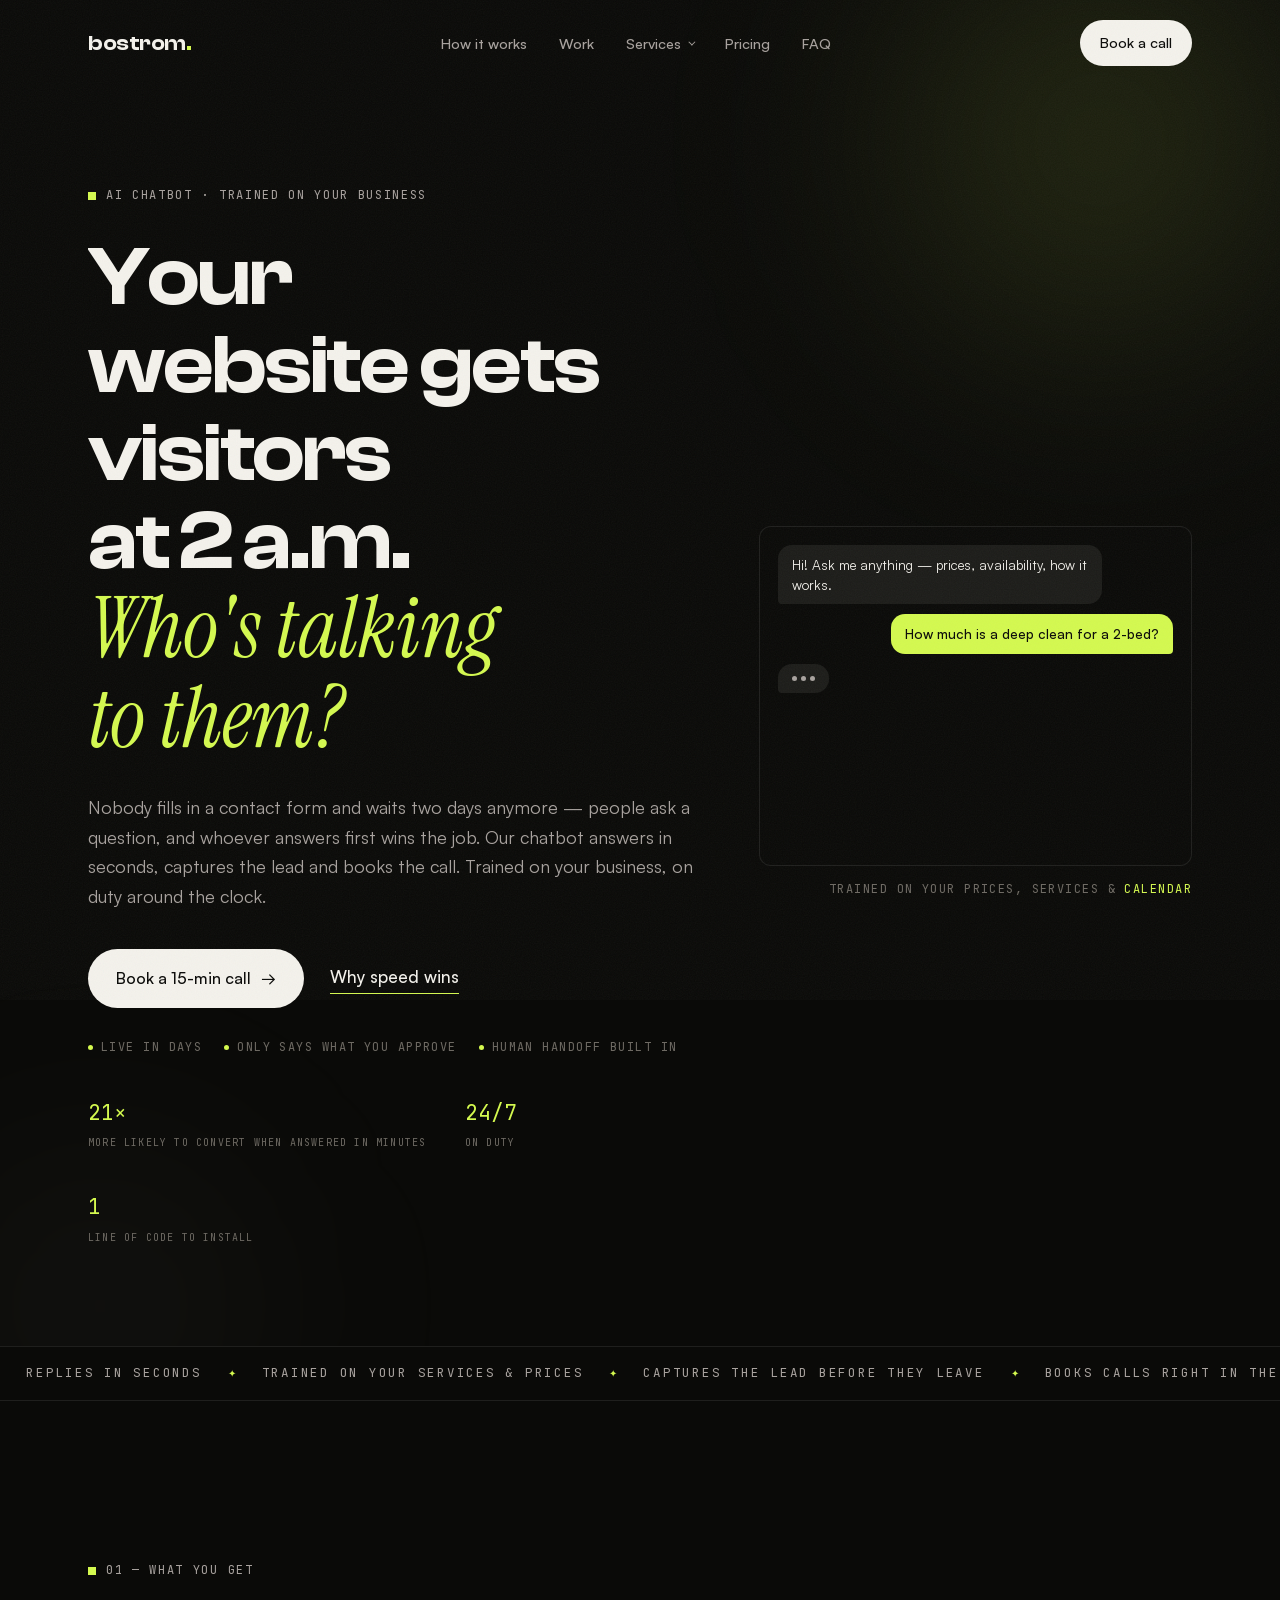
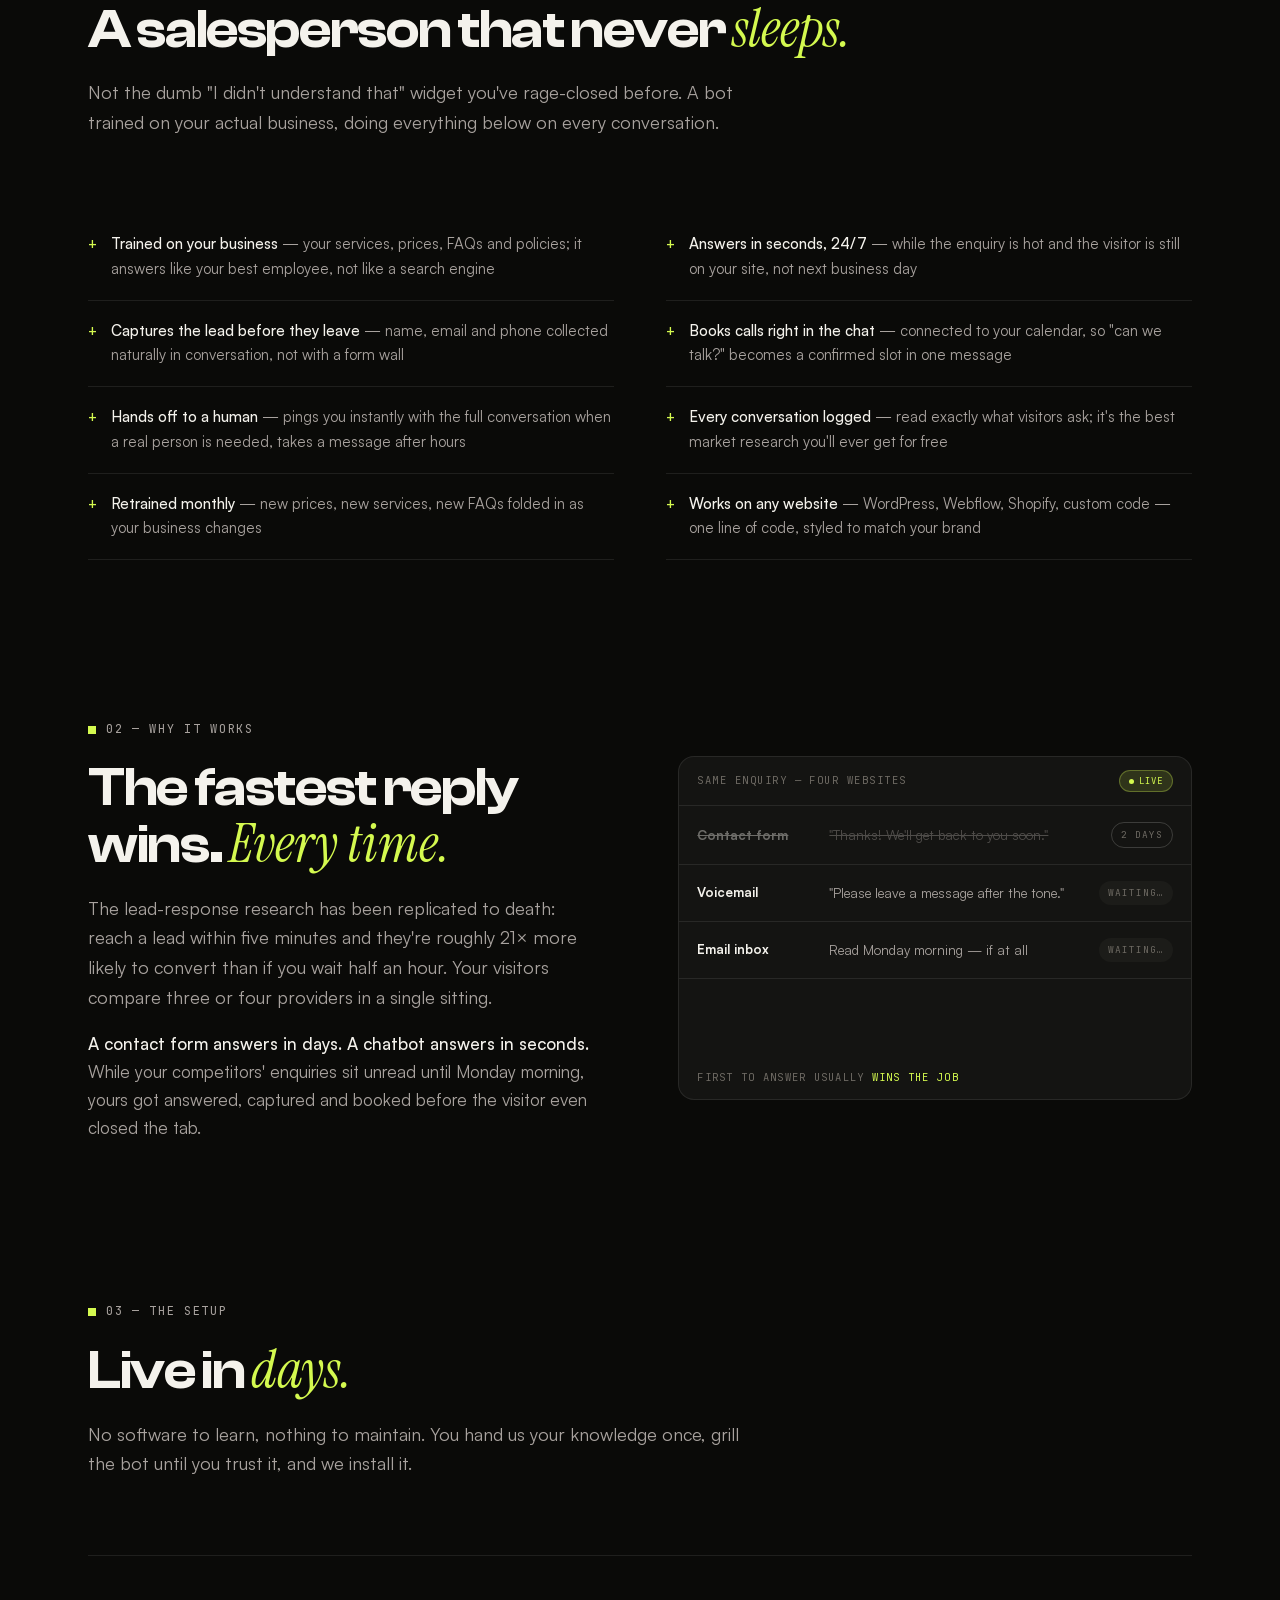
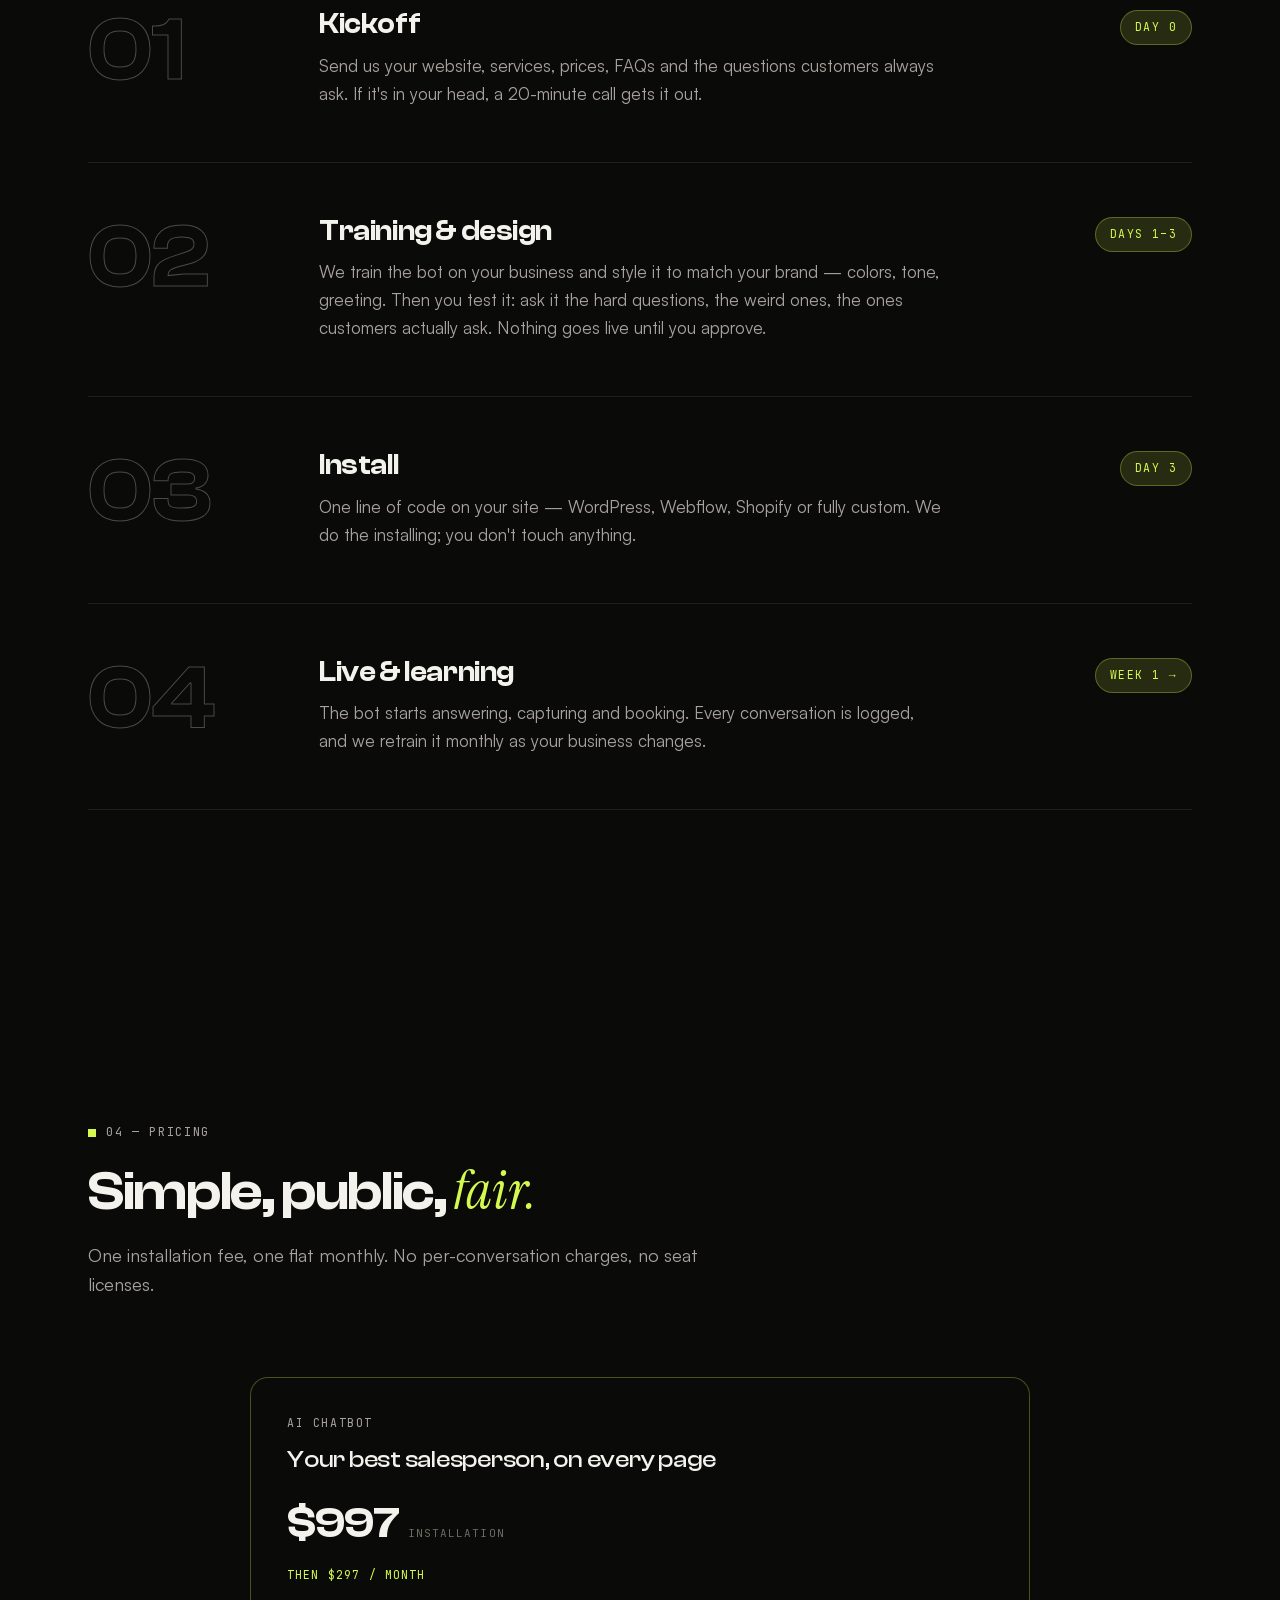
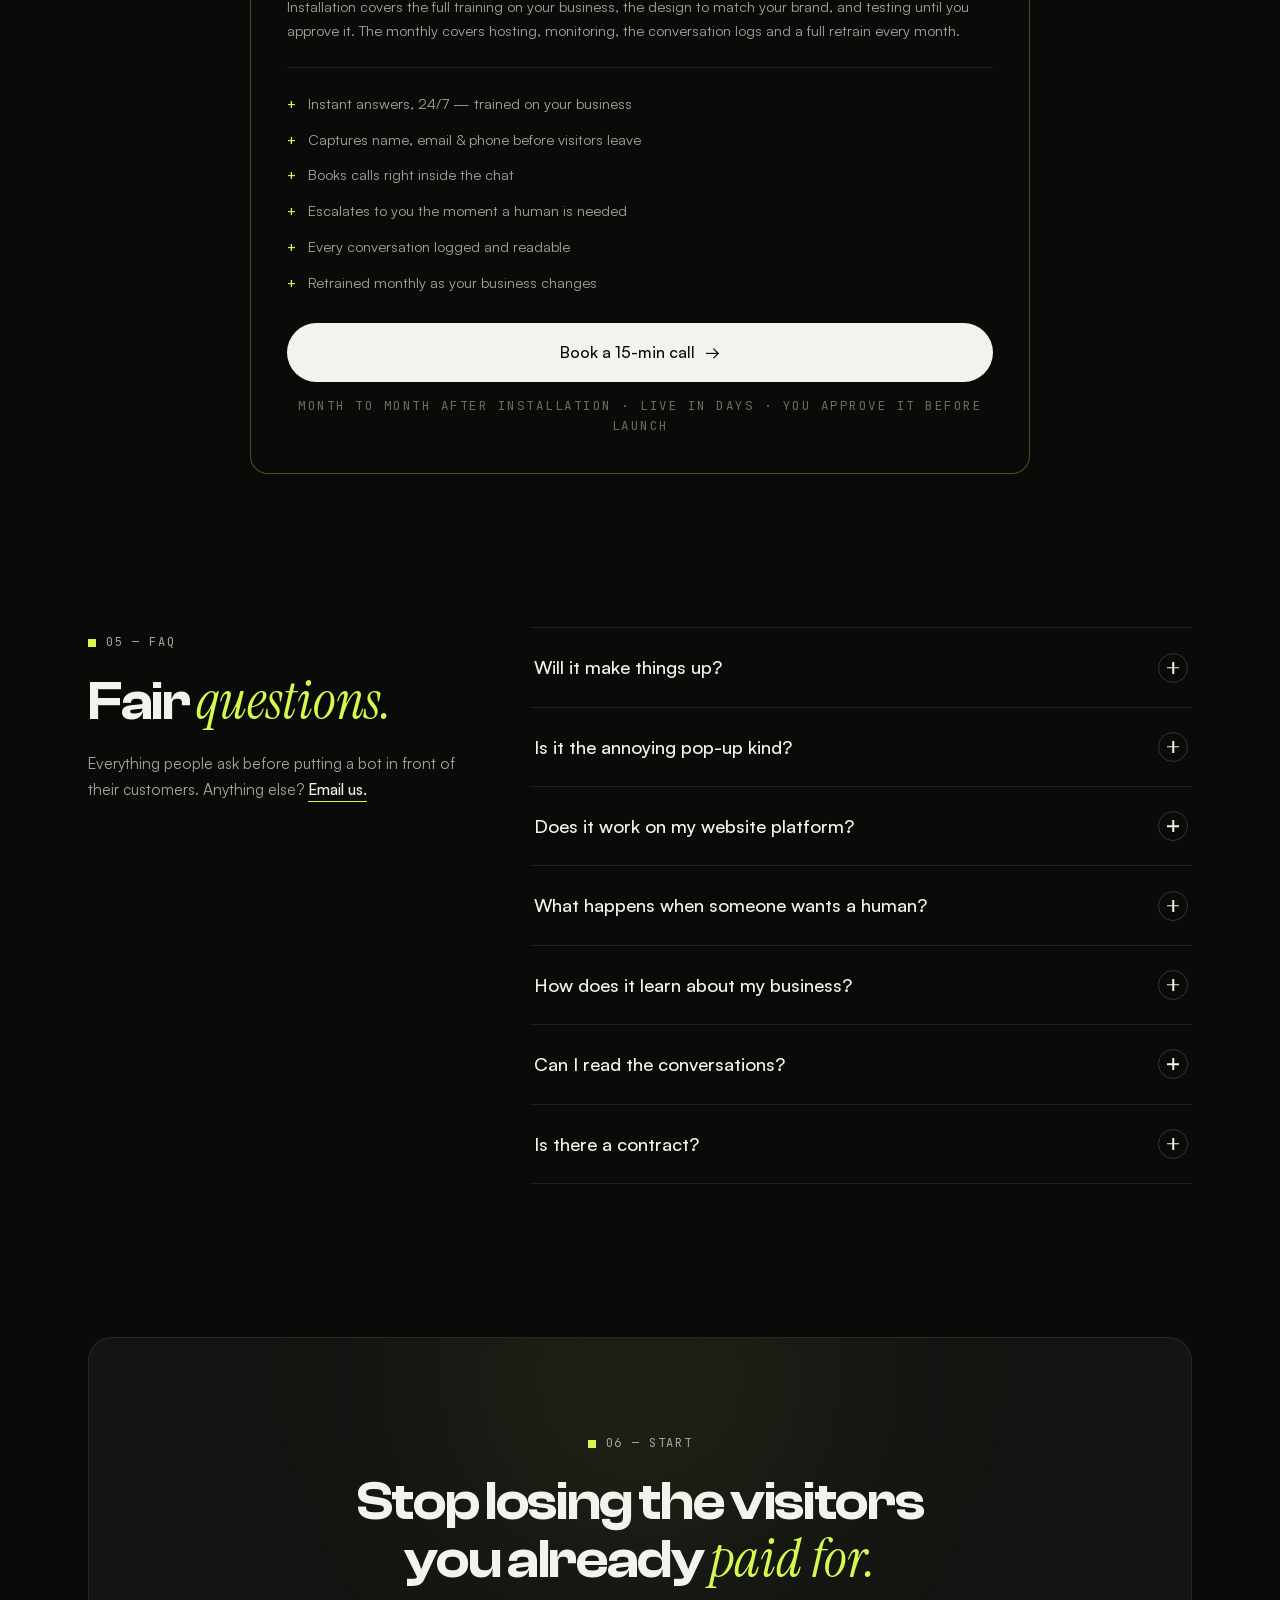
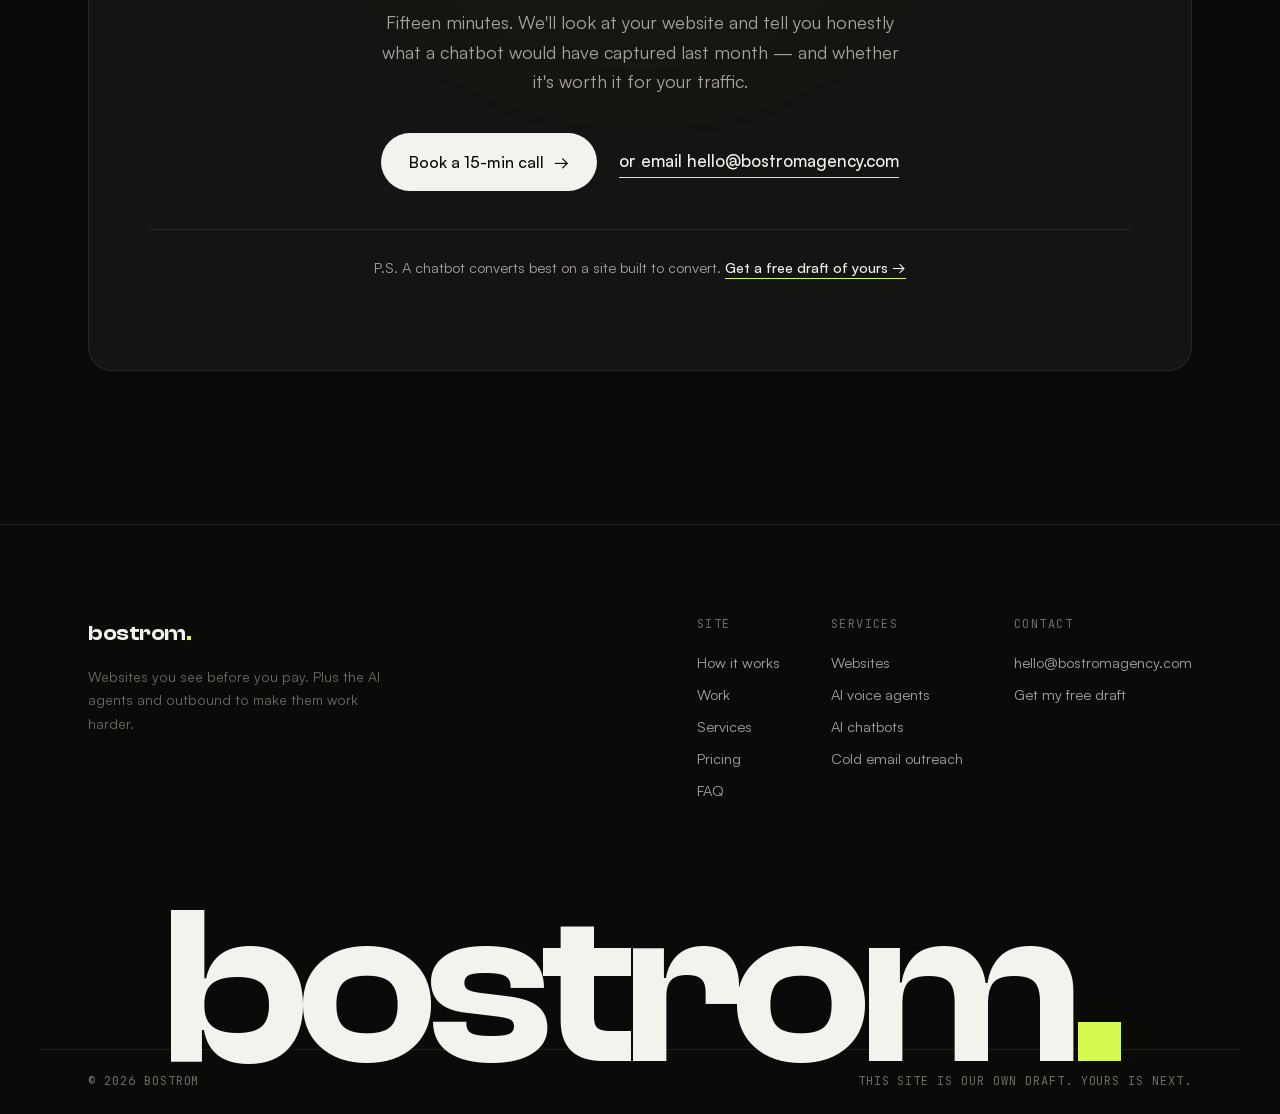
==== chatbots.html @ e9e7b2a8 "Bostrom marketing site: homepage + voice / chatbot / cold-email service pages Static multi-page site" ====
<!DOCTYPE html>
<html lang="en">
<head>
<meta charset="UTF-8">
<meta name="viewport" content="width=device-width, initial-scale=1.0">
<title>AI Chatbots — Turn visitors into booked calls | Bostrom</title>
<meta name="description" content="An AI chatbot trained on your business that answers visitors in seconds, captures the lead and books the call — 24/7, on any website. $997 installation, then $297/mo.">
<meta property="og:title" content="AI Chatbots — Turn visitors into booked calls | Bostrom">
<meta property="og:description" content="Your website gets visitors at 2 a.m. Who's talking to them?">
<meta property="og:type" content="website">
<link rel="icon" href="data:image/svg+xml,%3Csvg xmlns='http://www.w3.org/2000/svg' viewBox='0 0 64 64'%3E%3Crect width='64' height='64' rx='14' fill='%23D4F94F'/%3E%3Ctext x='32' y='46' font-family='Georgia,serif' font-style='italic' font-size='42' text-anchor='middle' fill='%230A0A08'%3Eb%3C/text%3E%3C/svg%3E">
<link rel="stylesheet" href="styles.css">
</head>
<body>
<a class="skip" href="#main">Skip to content</a>
<div id="nav-sentinel"></div>
<div class="grain" aria-hidden="true"></div>

<header class="nav" id="nav">
  <div class="container">
    <a class="wordmark" href="index.html">bostrom<i>.</i></a>
    <nav aria-label="Primary">
      <ul class="nav-links">
        <li><a href="index.html#process">How it works</a></li>
        <li><a href="index.html#work">Work</a></li>
        <li class="has-drop">
          <a href="index.html#services" aria-haspopup="true">Services</a>
          <div class="drop">
            <div class="drop-inner">
              <a href="index.html#pricing">Websites <span class="dm">from $997</span></a>
              <a href="voice-agents.html">AI voice agents <span class="dm">$1,997</span></a>
              <a href="chatbots.html" aria-current="page">AI chatbots <span class="dm">you're here</span></a>
              <a href="cold-email.html">Cold email outreach <span class="dm">from $3,490</span></a>
            </div>
          </div>
        </li>
        <li><a href="#pricing">Pricing</a></li>
        <li><a href="#faq">FAQ</a></li>
      </ul>
    </nav>
    <div style="display:flex;align-items:center;gap:10px">
      <a class="btn js-book" href="#book">Book a call</a>
      <button class="nav-toggle" id="nav-toggle" aria-label="Menu" aria-expanded="false"><span></span><span></span><span></span></button>
    </div>
  </div>
</header>
<div class="mobile-menu" id="mobile-menu">
  <span class="mono">Menu</span>
  <a href="index.html">Home</a>
  <a href="voice-agents.html">AI voice agents</a>
  <a href="cold-email.html">Cold email</a>
  <a href="#pricing">Pricing</a>
  <a href="#faq">FAQ</a>
  <a href="#book" style="color:var(--lime)">Book a call</a>
</div>

<main id="main">

<!-- ================= HERO ================= -->
<section class="hero ce-hero" id="top">
  <div class="aurora aurora-1" aria-hidden="true"></div>
  <div class="aurora aurora-2" aria-hidden="true"></div>
  <div class="container hero-grid">
    <div>
      <span class="eyebrow fade-up" data-scramble>AI Chatbot · Trained on your business</span>
      <h1>
        <span class="line"><span class="line-in">Your website gets</span></span>
        <span class="line"><span class="line-in">visitors at 2 a.m.</span></span>
        <span class="line"><span class="line-in"><span class="serif-a">Who's talking to them?</span></span></span>
      </h1>
      <p class="lead fade-up d1">Nobody fills in a contact form and waits two days anymore — people ask a question, and whoever answers first wins the job. Our chatbot answers in seconds, captures the lead and books the call. Trained on your business, on duty around the clock.</p>
      <div class="hero-cta fade-up d2">
        <a class="btn js-book" href="#book">Book a 15-min call <span class="arr">→</span></a>
        <a class="link-u" href="#speed">Why speed wins</a>
      </div>
      <div class="hero-micro mono fade-up d3">
        <span>Live in days</span>
        <span>Only says what you approve</span>
        <span>Human handoff built in</span>
      </div>
      <div class="stat-row fade-up d3">
        <div class="stat"><b><span data-count="21">0</span>×</b><span class="sl">More likely to convert when answered in minutes</span></div>
        <div class="stat"><b>24/7</b><span class="sl">On duty</span></div>
        <div class="stat"><b>1</b><span class="sl">Line of code to install</span></div>
      </div>
    </div>
    <div class="ce-visual fade-up d2">
      <div class="chat-demo" id="chat-demo" style="min-height:340px" aria-hidden="true"></div>
      <p class="ce-caption mono">Trained on your prices, services &amp; <b>calendar</b></p>
    </div>
  </div>
</section>

<!-- ================= TICKER ================= -->
<div class="ticker" aria-hidden="true">
  <div class="ticker-track">
    <div>
      <span>Replies in seconds</span><em>✦</em>
      <span>Trained on your services &amp; prices</span><em>✦</em>
      <span>Captures the lead before they leave</span><em>✦</em>
      <span>Books calls right in the chat</span><em>✦</em>
      <span>Escalates to a human when needed</span><em>✦</em>
      <span>Retrained monthly</span><em>✦</em>
      <span>One line of code — any website</span><em>✦</em>
    </div>
    <div>
      <span>Replies in seconds</span><em>✦</em>
      <span>Trained on your services &amp; prices</span><em>✦</em>
      <span>Captures the lead before they leave</span><em>✦</em>
      <span>Books calls right in the chat</span><em>✦</em>
      <span>Escalates to a human when needed</span><em>✦</em>
      <span>Retrained monthly</span><em>✦</em>
      <span>One line of code — any website</span><em>✦</em>
    </div>
  </div>
</div>

<!-- ================= INCLUDED ================= -->
<section class="sect" id="included">
  <div class="container">
    <div class="sect-head" data-reveal>
      <span class="eyebrow">01 — What you get</span>
      <h2>A salesperson that never <span class="serif-a">sleeps.</span></h2>
      <p class="lead">Not the dumb "I didn't understand that" widget you've rage-closed before. A bot trained on your actual business, doing everything below on every conversation.</p>
    </div>
    <ul class="inc-grid" data-reveal>
      <li><span><b>Trained on your business</b> — your services, prices, FAQs and policies; it answers like your best employee, not like a search engine</span></li>
      <li><span><b>Answers in seconds, 24/7</b> — while the enquiry is hot and the visitor is still on your site, not next business day</span></li>
      <li><span><b>Captures the lead before they leave</b> — name, email and phone collected naturally in conversation, not with a form wall</span></li>
      <li><span><b>Books calls right in the chat</b> — connected to your calendar, so "can we talk?" becomes a confirmed slot in one message</span></li>
      <li><span><b>Hands off to a human</b> — pings you instantly with the full conversation when a real person is needed, takes a message after hours</span></li>
      <li><span><b>Every conversation logged</b> — read exactly what visitors ask; it's the best market research you'll ever get for free</span></li>
      <li><span><b>Retrained monthly</b> — new prices, new services, new FAQs folded in as your business changes</span></li>
      <li><span><b>Works on any website</b> — WordPress, Webflow, Shopify, custom code — one line of code, styled to match your brand</span></li>
    </ul>
  </div>
</section>

<!-- ================= SPEED ================= -->
<section class="sect" id="speed" style="padding-top:0">
  <div class="container split">
    <div data-reveal>
      <span class="eyebrow">02 — Why it works</span>
      <h2>The fastest reply wins. <span class="serif-a">Every time.</span></h2>
      <p class="lead">The lead-response research has been replicated to death: reach a lead within five minutes and they're roughly 21× more likely to convert than if you wait half an hour. Your visitors compare three or four providers in a single sitting.</p>
      <p class="more"><b>A contact form answers in days. A chatbot answers in seconds.</b> While your competitors' enquiries sit unread until Monday morning, yours got answered, captured and booked before the visitor even closed the tab.</p>
    </div>
    <div class="score-card" data-reveal>
      <div class="score-head"><b>Same enquiry — four websites</b><span class="live-chip"><i></i>Live</span></div>
      <div id="score-rows">
        <div class="score-row" data-verdict="rej" data-label="2 days"><span class="who">Contact form</span><span class="why">"Thanks! We'll get back to you soon."</span><span class="tag">Waiting…</span></div>
        <div class="score-row" data-verdict="rej" data-label="Never"><span class="who">Voicemail</span><span class="why">"Please leave a message after the tone."</span><span class="tag">Waiting…</span></div>
        <div class="score-row" data-verdict="warm" data-label="Next day"><span class="who">Email inbox</span><span class="why">Read Monday morning — if at all</span><span class="tag">Waiting…</span></div>
        <div class="score-row" data-verdict="hot" data-label="8 seconds"><span class="who">Your chatbot</span><span class="why">Answered, captured the lead, booked the call</span><span class="tag">Waiting…</span></div>
      </div>
      <div class="score-foot">First to answer usually <b>wins the job</b></div>
    </div>
  </div>
</section>

<!-- ================= PROCESS ================= -->
<section class="sect" id="process" style="padding-top:0">
  <div class="container">
    <div class="sect-head" data-reveal>
      <span class="eyebrow">03 — The setup</span>
      <h2>Live in <span class="serif-a">days.</span></h2>
      <p class="lead">No software to learn, nothing to maintain. You hand us your knowledge once, grill the bot until you trust it, and we install it.</p>
    </div>
    <div class="steps">
      <div class="step" data-reveal>
        <span class="step-num">01</span>
        <div>
          <h3>Kickoff</h3>
          <p>Send us your website, services, prices, FAQs and the questions customers always ask. If it's in your head, a 20-minute call gets it out.</p>
        </div>
        <span class="chip">Day 0</span>
      </div>
      <div class="step" data-reveal>
        <span class="step-num">02</span>
        <div>
          <h3>Training &amp; design</h3>
          <p>We train the bot on your business and style it to match your brand — colors, tone, greeting. Then you test it: ask it the hard questions, the weird ones, the ones customers actually ask. Nothing goes live until you approve.</p>
        </div>
        <span class="chip">Days 1–3</span>
      </div>
      <div class="step" data-reveal>
        <span class="step-num">03</span>
        <div>
          <h3>Install</h3>
          <p>One line of code on your site — WordPress, Webflow, Shopify or fully custom. We do the installing; you don't touch anything.</p>
        </div>
        <span class="chip">Day 3</span>
      </div>
      <div class="step" data-reveal>
        <span class="step-num">04</span>
        <div>
          <h3>Live &amp; learning</h3>
          <p>The bot starts answering, capturing and booking. Every conversation is logged, and we retrain it monthly as your business changes.</p>
        </div>
        <span class="chip">Week 1 →</span>
      </div>
    </div>
  </div>
</section>

<!-- ================= PRICING ================= -->
<section class="sect" id="pricing">
  <div class="container">
    <div class="sect-head" data-reveal>
      <span class="eyebrow">04 — Pricing</span>
      <h2>Simple, public, <span class="serif-a">fair.</span></h2>
      <p class="lead">One installation fee, one flat monthly. No per-conversation charges, no seat licenses.</p>
    </div>
    <div class="price-card ce-price" data-reveal>
      <span class="t">AI Chatbot</span>
      <h3>Your best salesperson, on every page</h3>
      <div class="amt"><b>$997</b><span>installation</span></div>
      <div class="amt-mo mono">then $297 / month</div>
      <p>Installation covers the full training on your business, the design to match your brand, and testing until you approve it. The monthly covers hosting, monitoring, the conversation logs and a full retrain every month.</p>
      <ul class="feat">
        <li>Instant answers, 24/7 — trained on your business</li>
        <li>Captures name, email &amp; phone before visitors leave</li>
        <li>Books calls right inside the chat</li>
        <li>Escalates to you the moment a human is needed</li>
        <li>Every conversation logged and readable</li>
        <li>Retrained monthly as your business changes</li>
      </ul>
      <a class="btn js-book" href="#book">Book a 15-min call <span class="arr">→</span></a>
      <p class="pn mono">Month to month after installation · Live in days · You approve it before launch</p>
    </div>
  </div>
</section>

<!-- ================= FAQ ================= -->
<section class="sect" id="faq" style="padding-top:0">
  <div class="container">
    <div class="faq-grid">
    <div class="sect-head" data-reveal>
      <span class="eyebrow">05 — FAQ</span>
      <h2>Fair <span class="serif-a">questions.</span></h2>
      <p class="lead">Everything people ask before putting a bot in front of their customers. Anything else? <a class="link-u" href="mailto:hello@bostromagency.com">Email us.</a></p>
    </div>
    <div class="faq-list" data-reveal>
      <div class="faq-item">
        <button class="faq-q" aria-expanded="false"><span>Will it make things up?</span><span class="ic" aria-hidden="true"></span></button>
        <div class="faq-a"><p>No. It answers only from the knowledge base you approved — your services, your prices, your policies. If it doesn't know something, it says so, captures the visitor's details and hands the conversation to you. It never invents a price or makes a promise you didn't write.</p></div>
      </div>
      <div class="faq-item">
        <button class="faq-q" aria-expanded="false"><span>Is it the annoying pop-up kind?</span><span class="ic" aria-hidden="true"></span></button>
        <div class="faq-a"><p>No. It's a quiet launcher in the corner that opens when the visitor wants it — no auto-popping over the content, no fake "Sandra is typing…" theatrics. How proactive it is (a gentle nudge after 30 seconds, or fully silent) is entirely your call.</p></div>
      </div>
      <div class="faq-item">
        <button class="faq-q" aria-expanded="false"><span>Does it work on my website platform?</span><span class="ic" aria-hidden="true"></span></button>
        <div class="faq-a"><p>Any website: WordPress, Webflow, Shopify, Squarespace, Wix or fully custom code. It's one line of code, and we install it for you. If we built your site, it's already a ten-minute job.</p></div>
      </div>
      <div class="faq-item">
        <button class="faq-q" aria-expanded="false"><span>What happens when someone wants a human?</span><span class="ic" aria-hidden="true"></span></button>
        <div class="faq-a"><p>The bot hands off: during your hours it pings you instantly — by email or text — with the full conversation and the visitor's details. After hours it takes a message, books a callback slot, and you pick it up in the morning with all the context.</p></div>
      </div>
      <div class="faq-item">
        <button class="faq-q" aria-expanded="false"><span>How does it learn about my business?</span><span class="ic" aria-hidden="true"></span></button>
        <div class="faq-a"><p>You give us your website, services, prices and FAQs — or just a 20-minute call. We train it, then you test it yourself before launch: ask it anything a customer would. It only goes live when you're happy, and we retrain it monthly.</p></div>
      </div>
      <div class="faq-item">
        <button class="faq-q" aria-expanded="false"><span>Can I read the conversations?</span><span class="ic" aria-hidden="true"></span></button>
        <div class="faq-a"><p>Every single one. And you should — what visitors ask the bot is the most honest market research you'll ever get: the objections, the price questions, the services people want that you don't advertise yet.</p></div>
      </div>
      <div class="faq-item">
        <button class="faq-q" aria-expanded="false"><span>Is there a contract?</span><span class="ic" aria-hidden="true"></span></button>
        <div class="faq-a"><p>Month to month after installation. If it isn't visibly capturing leads and booking calls, cancel — removing it is the same one line of code.</p></div>
      </div>
    </div>
    </div>
  </div>
</section>

<!-- ================= BOOK ================= -->
<section class="sect" id="book" style="padding-top:0">
  <div class="container">
    <div class="ce-cta-panel" data-reveal>
      <div class="aurora" aria-hidden="true"></div>
      <span class="eyebrow" style="position:relative">06 — Start</span>
      <h2 style="position:relative">Stop losing the visitors you already <span class="serif-a">paid for.</span></h2>
      <p class="lead">Fifteen minutes. We'll look at your website and tell you honestly what a chatbot would have captured last month — and whether it's worth it for your traffic.</p>
      <div class="ce-cta-actions">
        <a class="btn js-book" href="#book">Book a 15-min call <span class="arr">→</span></a>
        <a class="link-u" href="mailto:hello@bostromagency.com">or email hello@bostromagency.com</a>
      </div>
      <p class="ce-ps">P.S. A chatbot converts best on a site built to convert. <a class="link-u" href="index.html#start">Get a free draft of yours →</a></p>
    </div>
  </div>
</section>
</main>

<!-- ================= FOOTER ================= -->
<footer>
  <div class="container foot-top">
    <div class="foot-col">
      <a class="wordmark" href="index.html">bostrom<i>.</i></a>
      <p style="color:var(--dim);font-size:14px;margin-top:14px;max-width:30ch">Websites you see before you pay. Plus the AI agents and outbound to make them work harder.</p>
    </div>
    <div class="foot-links">
      <div class="foot-col">
        <span class="mono">Site</span>
        <a href="index.html#process">How it works</a>
        <a href="index.html#work">Work</a>
        <a href="index.html#services">Services</a>
        <a href="index.html#pricing">Pricing</a>
        <a href="index.html#faq">FAQ</a>
      </div>
      <div class="foot-col">
        <span class="mono">Services</span>
        <a href="index.html#pricing">Websites</a>
        <a href="voice-agents.html">AI voice agents</a>
        <a href="chatbots.html">AI chatbots</a>
        <a href="cold-email.html">Cold email outreach</a>
      </div>
      <div class="foot-col">
        <span class="mono">Contact</span>
        <a href="mailto:hello@bostromagency.com">hello@bostromagency.com</a>
        <a href="index.html#start">Get my free draft</a>
      </div>
    </div>
  </div>
  <a class="giant" href="#top" aria-label="Bostrom — back to top">bostrom<i>.</i></a>
  <div class="container foot-bottom">
    <span class="mono">© 2026 Bostrom</span>
    <span class="mono">This site is our own draft. Yours is next.</span>
  </div>
</footer>

<script>
(function(){
"use strict";
/* ============ CONFIG — EDIT THESE ============ */
var BOOKING_URL = "https://calendly.com/apexplainervideos/bostrom"; // reused from current site — consider a Bostrom-branded Calendly
if (BOOKING_URL) document.querySelectorAll('.js-book').forEach(function(a){ a.href = BOOKING_URL; a.target = '_blank'; a.rel = 'noopener'; });

var rm = window.matchMedia('(prefers-reduced-motion: reduce)').matches;

/* ============ LOAD ORCHESTRATION ============ */
window.addEventListener('load', function(){ requestAnimationFrame(function(){ document.body.classList.add('loaded'); }); });
setTimeout(function(){ document.body.classList.add('loaded'); }, 1200); // fallback

/* ============ NAV ============ */
var nav = document.getElementById('nav');
new IntersectionObserver(function(e){ nav.classList.toggle('scrolled', !e[0].isIntersecting); })
  .observe(document.getElementById('nav-sentinel'));

var toggle = document.getElementById('nav-toggle'), menu = document.getElementById('mobile-menu');
toggle.addEventListener('click', function(){
  var open = menu.classList.toggle('open');
  document.body.classList.toggle('menu-open', open);
  toggle.setAttribute('aria-expanded', open);
});
menu.querySelectorAll('a').forEach(function(a){ a.addEventListener('click', function(){
  menu.classList.remove('open'); document.body.classList.remove('menu-open'); toggle.setAttribute('aria-expanded','false');
});});

/* ============ REVEALS ============ */
var io = new IntersectionObserver(function(entries){
  entries.forEach(function(en){ if(en.isIntersecting){ en.target.classList.add('in'); io.unobserve(en.target); } });
},{threshold:0.18, rootMargin:'0px 0px -40px 0px'});
document.querySelectorAll('[data-reveal]').forEach(function(el){ io.observe(el); });

/* ============ SCRAMBLE (eyebrow) ============ */
function scramble(el){
  if (rm) return;
  var chars = '!<>-_\\/[]{}—=+*^?#';
  var final = el.textContent, frame = 0, total = 26;
  (function tick(){
    var out = '';
    for (var i=0;i<final.length;i++){
      var reveal = (i/final.length)*total*0.7;
      out += frame > reveal ? final[i] : (final[i]===' '||final[i]==='·') ? final[i] : chars[Math.floor(Math.random()*chars.length)];
    }
    el.textContent = out;
    if (frame++ < total) requestAnimationFrame(tick); else el.textContent = final;
  })();
}
document.querySelectorAll('[data-scramble]').forEach(function(el){
  setTimeout(function(){ scramble(el); }, 300);
});

/* ============ VISIBILITY-GATED DEMOS ============ */
function whenVisible(el, cb){
  new IntersectionObserver(function(e,obs){ if(e[0].isIntersecting){ cb(); obs.disconnect(); } },{threshold:0.35}).observe(el);
}

/* --- chat demo --- */
var chatBox = document.getElementById('chat-demo');
whenVisible(chatBox, function(){
  var script = [
    {who:'bot',  text:'Hi! Ask me anything — prices, availability, how it works.'},
    {who:'user', text:'How much is a deep clean for a 2-bed?'},
    {who:'bot',  text:'From $149, takes about 3 hours. Want me to check availability this week?'},
    {who:'user', text:'Thursday morning?'},
    {who:'bot',  text:'Thursday 9:00 is free — booked. What name and number should I put on it?'}
  ];
  function run(){
    chatBox.innerHTML = '';
    var i = 0;
    (function next(){
      if (i >= script.length){ setTimeout(run, 4200); return; }
      var m = script[i];
      if (m.who === 'bot' && !rm){
        var tp = document.createElement('div'); tp.className = 'typing';
        tp.innerHTML = '<i></i><i></i><i></i>';
        chatBox.appendChild(tp);
        requestAnimationFrame(function(){ tp.classList.add('on'); });
        setTimeout(function(){ tp.remove(); addBubble(m); }, 950);
      } else addBubble(m);
      function addBubble(m){
        var b = document.createElement('div');
        b.className = 'bubble ' + m.who; b.textContent = m.text;
        chatBox.appendChild(b);
        requestAnimationFrame(function(){ requestAnimationFrame(function(){ b.classList.add('on'); }); });
        i++;
        setTimeout(next, rm ? 60 : 1300);
      }
    })();
  }
  run();
});

/* --- response-time demo --- */
var scoreRows = document.querySelectorAll('#score-rows .score-row');
whenVisible(document.getElementById('score-rows'), function(){
  function run(){
    scoreRows.forEach(function(r){
      r.classList.remove('on','rejected');
      var t = r.querySelector('.tag'); t.className = 'tag'; t.textContent = 'Waiting…';
    });
    scoreRows.forEach(function(r, i){
      setTimeout(function(){ r.classList.add('on'); }, 400 + i*650);
      setTimeout(function(){
        var t = r.querySelector('.tag');
        t.classList.add(r.dataset.verdict); t.textContent = r.dataset.label;
        if (r.dataset.verdict === 'rej') r.classList.add('rejected');
      }, 1400 + i*850);
    });
    setTimeout(run, 1400 + scoreRows.length*850 + 4600);
  }
  if (rm){
    scoreRows.forEach(function(r){
      r.classList.add('on');
      var t = r.querySelector('.tag'); t.classList.add(r.dataset.verdict); t.textContent = r.dataset.label;
      if (r.dataset.verdict === 'rej') r.classList.add('rejected');
    });
  } else run();
});

/* ============ COUNT-UPS ============ */
function fmt(v, dec){ return v.toLocaleString('en-US',{minimumFractionDigits:dec,maximumFractionDigits:dec}); }
document.querySelectorAll('[data-count]').forEach(function(el){
  var target = parseFloat(el.dataset.count), dec = +(el.dataset.dec||0);
  if (rm){ el.textContent = fmt(target, dec); return; }
  whenVisible(el, function(){
    var start = null, dur = 1500;
    (function step(ts){
      if (!start) start = ts;
      var p = Math.min((ts-start)/dur, 1);
      var v = p === 1 ? target : target*(1-Math.pow(2,-10*p));
      el.textContent = fmt(v, dec);
      if (p < 1) requestAnimationFrame(step);
    })(performance.now());
  });
});

/* ============ FAQ ============ */
document.querySelectorAll('.faq-item').forEach(function(item){
  var q = item.querySelector('.faq-q'), a = item.querySelector('.faq-a');
  q.addEventListener('click', function(){
    var open = item.classList.contains('open');
    document.querySelectorAll('.faq-item.open').forEach(function(o){
      o.classList.remove('open'); o.querySelector('.faq-a').style.maxHeight = null;
      o.querySelector('.faq-q').setAttribute('aria-expanded','false');
    });
    if (!open){
      item.classList.add('open');
      a.style.maxHeight = a.scrollHeight + 'px';
      q.setAttribute('aria-expanded','true');
    }
  });
});
})();
</script>
</body>
</html>
---- styles.css ----
/* ============ FONTS ============ */
@font-face{font-family:'Clash Display';src:url('fonts/ClashDisplay-500.woff2') format('woff2');font-weight:500;font-display:swap}
@font-face{font-family:'Clash Display';src:url('fonts/ClashDisplay-600.woff2') format('woff2');font-weight:600;font-display:swap}
@font-face{font-family:'Satoshi';src:url('fonts/Satoshi-400.woff2') format('woff2');font-weight:400;font-display:swap}
@font-face{font-family:'Satoshi';src:url('fonts/Satoshi-500.woff2') format('woff2');font-weight:500;font-display:swap}
@font-face{font-family:'Satoshi';src:url('fonts/Satoshi-700.woff2') format('woff2');font-weight:700;font-display:swap}
@font-face{font-family:'Instrument Serif';src:url('fonts/InstrumentSerif-400-italic.woff2') format('woff2');font-weight:400;font-style:italic;font-display:swap}
@font-face{font-family:'JetBrains Mono';src:url('fonts/JetBrainsMono-400.woff2') format('woff2');font-weight:400;font-display:swap}

/* ============ TOKENS ============ */
:root{
  --bg:#0A0A08;
  --s1:#141412;
  --s2:#1C1C19;
  --line:rgba(244,242,236,.09);
  --line-2:rgba(244,242,236,.18);
  --ink:#F4F2EC;
  --muted:#A8A29E;
  --dim:#6E6A63;
  --lime:#D4F94F;
  --lime-14:rgba(212,249,79,.14);
  --lime-30:rgba(212,249,79,.3);
  --display:'Clash Display',sans-serif;
  --body:'Satoshi',sans-serif;
  --mono:'JetBrains Mono',monospace;
  --serif:'Instrument Serif',Georgia,serif;
  --container:1200px;
  --gutter:clamp(20px,5vw,48px);
  --sect:clamp(96px,12vw,170px);
  --e-out:cubic-bezier(0.16,1,0.3,1);
  --e-spring:cubic-bezier(0.34,1.56,0.64,1);
}

/* ============ BASE ============ */
*,*::before,*::after{box-sizing:border-box;margin:0;padding:0}
html{scroll-behavior:smooth;scroll-padding-top:96px}
body{
  background:var(--bg);color:var(--ink);
  font-family:var(--body);font-size:17px;line-height:1.65;
  -webkit-font-smoothing:antialiased;overflow-x:hidden;
}
::selection{background:var(--lime);color:var(--bg)}
img{max-width:100%}
a{color:inherit}
button{font:inherit;color:inherit;background:none;border:none;cursor:pointer}
.container{max-width:var(--container);margin-inline:auto;padding-inline:var(--gutter)}
.skip{position:absolute;left:-9999px;top:0;background:var(--lime);color:var(--bg);padding:10px 18px;z-index:100;font-weight:500}
.skip:focus{left:12px;top:12px}
:focus-visible{outline:2px solid var(--lime);outline-offset:3px;border-radius:4px}

/* grain */
.grain{position:fixed;inset:-100px;pointer-events:none;z-index:60;opacity:.05;
  background-image:url("data:image/svg+xml,%3Csvg xmlns='http://www.w3.org/2000/svg' width='300' height='300'%3E%3Cfilter id='n'%3E%3CfeTurbulence type='fractalNoise' baseFrequency='0.85' numOctaves='2' stitchTiles='stitch'/%3E%3C/filter%3E%3Crect width='100%25' height='100%25' filter='url(%23n)'/%3E%3C/svg%3E")}

/* type helpers */
.mono{font-family:var(--mono);font-size:12px;letter-spacing:.12em;text-transform:uppercase;color:var(--dim)}
.eyebrow{font-family:var(--mono);font-size:12px;letter-spacing:.14em;text-transform:uppercase;color:var(--muted);display:inline-flex;align-items:center;gap:10px}
.eyebrow::before{content:"";width:8px;height:8px;background:var(--lime);display:inline-block}
.serif-a{font-family:var(--serif);font-style:italic;font-weight:400;color:var(--lime);letter-spacing:0}
h1,h2,h3{font-family:var(--display);font-weight:600;line-height:1.04;letter-spacing:-0.025em;text-wrap:balance}
h2{font-size:clamp(2rem,4.6vw,3.4rem);margin:18px 0 0}
.lead{font-size:clamp(1.05rem,1.4vw,1.25rem);color:var(--muted);max-width:56ch}

/* section header pattern */
.sect{padding-block:var(--sect)}
.sect-head{margin-bottom:clamp(44px,6vw,80px);max-width:820px}
.sect-head .lead{margin-top:20px}

/* reveal system */
[data-reveal]{opacity:0;transform:translateY(26px);transition:opacity .8s var(--e-out),transform .8s var(--e-out)}
[data-reveal].in{opacity:1;transform:none}

/* buttons */
.btn{display:inline-flex;align-items:center;gap:10px;background:var(--ink);color:var(--bg);
  font-family:var(--body);font-weight:500;font-size:16px;padding:16px 28px;border-radius:999px;
  text-decoration:none;transition:transform .25s var(--e-out),background .25s;white-space:nowrap}
.btn .arr{display:inline-block;transition:transform .25s var(--e-out)}
.btn:hover{transform:translateY(-2px)}
.btn:hover .arr{transform:translateX(4px)}
.btn-ghost{background:transparent;color:var(--ink);border:1px solid var(--line-2)}
.btn-ghost:hover{border-color:var(--ink)}
.link-u{color:var(--ink);text-decoration:none;font-weight:500;background-image:linear-gradient(var(--lime),var(--lime));
  background-repeat:no-repeat;background-size:100% 1px;background-position:0 100%;padding-bottom:3px;transition:background-size .3s var(--e-out)}
.link-u:hover{background-size:0 1px;background-position:100% 100%}

/* ============ NAV ============ */
#nav-sentinel{position:absolute;top:0;height:1px;width:1px}
.nav{position:fixed;top:0;left:0;right:0;z-index:50;transition:background .35s,border-color .35s;border-bottom:1px solid transparent}
.nav .container{display:flex;align-items:center;justify-content:space-between;padding-block:20px;transition:padding .35s var(--e-out)}
.nav.scrolled{background:rgba(10,10,8,.72);backdrop-filter:blur(14px);-webkit-backdrop-filter:blur(14px);border-color:var(--line)}
.nav.scrolled .container{padding-block:13px}
.wordmark{font-family:var(--display);font-weight:600;font-size:22px;letter-spacing:-.02em;text-decoration:none;color:var(--ink)}
.wordmark i{font-style:normal;color:var(--lime)}
.nav-links{display:flex;gap:32px;list-style:none}
.nav-links a{font-size:14.5px;font-weight:500;color:var(--muted);text-decoration:none;transition:color .2s}
.nav-links a:hover{color:var(--ink)}
/* services dropdown */
.has-drop{position:relative}
.has-drop > a{display:inline-flex;align-items:center;gap:7px}
.has-drop > a::after{content:"";width:5px;height:5px;border-right:1.5px solid currentColor;border-bottom:1.5px solid currentColor;transform:rotate(45deg) translateY(-2px);transition:transform .25s var(--e-out)}
.has-drop:hover > a::after,.has-drop:focus-within > a::after{transform:rotate(-135deg) translateY(-2px)}
.drop{position:absolute;top:100%;left:50%;transform:translate(-50%,10px);padding-top:18px;opacity:0;pointer-events:none;transition:opacity .25s var(--e-out),transform .25s var(--e-out);z-index:51}
.has-drop:hover .drop,.has-drop:focus-within .drop{opacity:1;pointer-events:auto;transform:translate(-50%,0)}
.drop-inner{background:rgba(10,10,8,.92);backdrop-filter:blur(14px);-webkit-backdrop-filter:blur(14px);border:1px solid var(--line);border-radius:14px;padding:8px;min-width:296px;display:flex;flex-direction:column;box-shadow:0 24px 60px rgba(0,0,0,.5)}
.drop-inner a{display:flex;align-items:baseline;gap:16px;padding:11px 14px;border-radius:9px;white-space:nowrap}
.drop-inner a:hover{background:var(--s2);color:var(--ink)}
.drop-inner .dm{margin-left:auto;font-family:var(--mono);font-size:9.5px;letter-spacing:.1em;text-transform:uppercase;color:var(--dim);transition:color .2s}
.drop-inner a:hover .dm{color:var(--lime)}
.nav .btn{padding:11px 20px;font-size:14.5px}
.nav-toggle{display:none;flex-direction:column;gap:5px;padding:8px}
.nav-toggle span{width:22px;height:1.5px;background:var(--ink);transition:transform .3s var(--e-out),opacity .3s}
.mobile-menu{display:none}
@media (max-width:880px){
  .nav-links{display:none}
  .nav-toggle{display:flex}
  .mobile-menu{display:flex;position:fixed;inset:0;background:var(--bg);z-index:49;flex-direction:column;justify-content:safe center;
    padding:calc(var(--gutter) + 60px) var(--gutter) var(--gutter);gap:8px;opacity:0;pointer-events:none;transition:opacity .35s;overflow-y:auto}
  .mobile-menu.open{opacity:1;pointer-events:auto}
  .mobile-menu a{font-family:var(--display);font-weight:500;font-size:clamp(2rem,9vw,3rem);color:var(--ink);text-decoration:none;
    padding:8px 0;border-bottom:1px solid var(--line)}
  .mobile-menu .mono{margin-bottom:18px}
  body.menu-open{overflow:hidden}
  body.menu-open .nav-toggle span:nth-child(1){transform:translateY(6.5px) rotate(45deg)}
  body.menu-open .nav-toggle span:nth-child(2){opacity:0}
  body.menu-open .nav-toggle span:nth-child(3){transform:translateY(-6.5px) rotate(-45deg)}
}

/* ============ HERO ============ */
.hero{position:relative;min-height:100svh;display:flex;align-items:center;padding-top:120px;padding-bottom:70px;overflow:hidden}
.aurora{position:absolute;border-radius:50%;filter:blur(110px);pointer-events:none}
.aurora-1{width:640px;height:640px;top:-180px;right:-140px;background:radial-gradient(circle,rgba(212,249,79,.16),transparent 65%);animation:drift 34s ease-in-out infinite alternate}
.aurora-2{width:520px;height:520px;bottom:-220px;left:-160px;background:radial-gradient(circle,rgba(244,242,236,.06),transparent 65%);animation:drift 28s ease-in-out infinite alternate-reverse}
@keyframes drift{to{transform:translate(60px,40px) scale(1.12)}}
.hero-grid{position:relative;display:grid;grid-template-columns:minmax(0,7fr) minmax(0,5fr);gap:clamp(40px,5vw,72px);align-items:center;width:100%}
.hero h1{font-size:clamp(2.7rem,6.6vw,5.4rem);margin:26px 0 0}
.hero .line{display:block;overflow:hidden}
.hero .line-in{display:inline-block;transform:translateY(112%);transition:transform 1s var(--e-out)}
body.loaded .hero .line-in{transform:none}
.hero .line:nth-child(2) .line-in{transition-delay:.12s}
.hero .lead{margin-top:28px}
.hero-cta{display:flex;align-items:center;gap:26px;margin-top:38px;flex-wrap:wrap}
.hero-micro{margin-top:30px;display:flex;gap:22px;flex-wrap:wrap}
.hero-micro span{display:inline-flex;align-items:center;gap:8px}
.hero-micro span::before{content:"";width:5px;height:5px;border-radius:50%;background:var(--lime)}
@media (max-width:880px){
  .hero{padding-top:130px;min-height:auto}
  .hero-grid{grid-template-columns:1fr}
  .hero h1{font-size:clamp(2.5rem,11.5vw,3.4rem)}
  .hero-visual{max-width:480px}
}
.fade-up{opacity:0;transform:translateY(18px);transition:opacity .9s var(--e-out),transform .9s var(--e-out)}
body.loaded .fade-up{opacity:1;transform:none}
.d1{transition-delay:.25s}.d2{transition-delay:.4s}.d3{transition-delay:.55s}.d4{transition-delay:.7s}

/* browser frame (hero + reusable) */
.hero-visual{position:relative}
.frame{background:var(--s1);border:1px solid var(--line);border-radius:14px;overflow:hidden;position:relative}
.frame-bar{display:flex;align-items:center;gap:10px;padding:11px 14px;border-bottom:1px solid var(--line)}
.frame-dots{display:flex;gap:6px}
.frame-dots i{width:9px;height:9px;border-radius:50%;background:var(--line-2)}
.frame-url{flex:1;text-align:center;font-family:var(--mono);font-size:10.5px;color:var(--dim);letter-spacing:.05em;
  background:var(--bg);border:1px solid var(--line);border-radius:6px;padding:4px 12px;max-width:280px;margin-inline:auto;
  overflow:hidden;text-overflow:ellipsis;white-space:nowrap}
.hero-frame-wrap{transform:rotate(1.2deg);position:relative}
.hero .frame{box-shadow:0 0 0 1px rgba(212,249,79,.06)}
.sticker{position:absolute;top:-16px;right:-10px;z-index:3;background:var(--lime);color:var(--bg);border:2px solid var(--bg);
  font-family:var(--mono);font-size:11px;letter-spacing:.1em;text-transform:uppercase;font-weight:400;
  padding:9px 14px;border-radius:999px;transform:rotate(-5deg);display:inline-flex;align-items:center;gap:8px}
.sticker i{width:7px;height:7px;border-radius:50%;background:var(--bg);animation:pulse 1.6s infinite}
@keyframes pulse{50%{opacity:.25}}
.frame-caption{margin-top:14px;text-align:right}
.frame-caption b{color:var(--lime);font-weight:400}

/* mini site inside hero frame */
.mini{padding:clamp(14px,2vw,22px);--m-bg:#EDF4F7;--m-ink:#152830;--m-acc:#2E7FA8;--m-soft:#D9E9F0;
  background:var(--m-bg);min-height:340px;display:flex;flex-direction:column;gap:12px;transition:background .6s}
.mini.p-law{--m-bg:#F4F0E6;--m-ink:#1E2433;--m-acc:#8C6F2F;--m-soft:#E7DFC9}
.mini.p-gym{--m-bg:#141210;--m-ink:#F2EEE6;--m-acc:#FF5C28;--m-soft:#26221E}
.mini > *{opacity:0;transform:translateY(10px);transition:opacity .5s var(--e-out),transform .5s var(--e-out)}
.mini.on > *{opacity:1;transform:none}
.mini.on > *:nth-child(1){transition-delay:.05s}
.mini.on > *:nth-child(2){transition-delay:.2s}
.mini.on > *:nth-child(3){transition-delay:.4s}
.mini.on > *:nth-child(4){transition-delay:.6s}
.mini-nav{display:flex;align-items:center;gap:10px}
.mini-logo{font-family:var(--display);font-weight:600;font-size:11px;color:var(--m-ink);letter-spacing:.02em;white-space:nowrap}
.mini-nav .mn-links{display:flex;gap:8px;margin-left:auto}
.mini-nav .mn-links i{width:26px;height:4px;border-radius:2px;background:var(--m-ink);opacity:.22}
.mini-btn{background:var(--m-ink);color:var(--m-bg);font-size:8px;font-weight:700;font-family:var(--body);padding:5px 10px;border-radius:999px;white-space:nowrap}
.mini-hero{padding:16px 4px 6px}
.mini-h{font-family:var(--display);font-weight:600;color:var(--m-ink);font-size:clamp(17px,1.8vw,22px);line-height:1.1;letter-spacing:-.02em;max-width:78%}
.mini-sub{margin-top:8px;display:flex;flex-direction:column;gap:5px}
.mini-sub i{height:5px;border-radius:2px;background:var(--m-ink);opacity:.18}
.mini-sub i:nth-child(1){width:62%}.mini-sub i:nth-child(2){width:48%}
.mini-cta{margin-top:12px;display:inline-flex;background:var(--m-acc);color:#fff;font-size:8.5px;font-weight:700;font-family:var(--body);padding:6px 13px;border-radius:999px}
.mini.p-gym .mini-cta{color:#141210}
.mini-cards{display:grid;grid-template-columns:1fr 1fr 1fr;gap:8px;margin-top:auto}
.mini-card{background:var(--m-soft);border-radius:8px;padding:10px 9px;min-height:64px}
.mini-card b{display:block;width:16px;height:16px;border-radius:5px;background:var(--m-acc);opacity:.85;margin-bottom:8px}
.mini-card i{display:block;height:4px;border-radius:2px;background:var(--m-ink);opacity:.2;margin-top:4px}
.mini-card i:nth-of-type(1){width:80%}.mini-card i:nth-of-type(2){width:55%}

/* ============ TICKER ============ */
.ticker{border-block:1px solid var(--line);padding-block:16px;overflow:hidden;position:relative}
.ticker-track{display:flex;gap:0;width:max-content;animation:marquee 42s linear infinite}
.ticker:hover .ticker-track{animation-play-state:paused}
.ticker-track > div{display:flex;align-items:center}
.ticker span{font-family:var(--mono);font-size:12.5px;letter-spacing:.14em;text-transform:uppercase;color:var(--muted);padding-inline:26px;white-space:nowrap}
.ticker em{color:var(--lime);font-style:normal;font-size:10px}
@keyframes marquee{to{transform:translateX(-50%)}}

/* ============ PROCESS ============ */
.steps{display:flex;flex-direction:column}
.step{display:grid;grid-template-columns:minmax(90px,180px) 1fr auto;gap:clamp(18px,4vw,56px);align-items:start;
  padding-block:clamp(34px,4.5vw,54px);border-top:1px solid var(--line)}
.step:last-child{border-bottom:1px solid var(--line)}
.step-num{font-family:var(--display);font-weight:600;font-size:clamp(3.4rem,7vw,6rem);line-height:.9;
  color:transparent;-webkit-text-stroke:1px rgba(244,242,236,.28)}
.step h3{font-size:clamp(1.35rem,2.2vw,1.8rem);letter-spacing:-.015em}
.step p{color:var(--muted);margin-top:12px;max-width:52ch}
.chip{font-family:var(--mono);font-size:11.5px;letter-spacing:.12em;text-transform:uppercase;color:var(--lime);
  border:1px solid var(--lime-30);background:var(--lime-14);border-radius:999px;padding:7px 14px;white-space:nowrap}
@media (max-width:720px){.step{grid-template-columns:1fr;gap:10px}.step .chip{justify-self:start}}

/* ============ CATCH / RECEIPT ============ */
.catch{background:var(--s1);border-block:1px solid var(--line)}
.catch-grid{display:grid;grid-template-columns:minmax(0,7fr) minmax(0,5fr);gap:clamp(44px,6vw,90px);align-items:center}
.catch p{color:var(--muted);margin-top:22px;max-width:54ch}
.catch p b{color:var(--ink);font-weight:500}
.fine{margin-top:26px;padding-top:22px;border-top:1px dashed var(--line-2);font-family:var(--mono);font-size:12px;letter-spacing:.06em;color:var(--dim);line-height:2;text-transform:uppercase}
.receipt-wrap{display:flex;justify-content:center}
.receipt{background:#F4F2EC;color:#0A0A08;width:min(360px,100%);padding:30px 26px 40px;transform:rotate(1.8deg);
  font-family:var(--mono);font-size:12.5px;letter-spacing:.02em;position:relative}
.receipt::after{content:"";position:absolute;top:100%;left:0;width:100%;height:8px;
  background:url("data:image/svg+xml,%3Csvg xmlns='http://www.w3.org/2000/svg' width='14' height='8'%3E%3Cpath d='M0 0h14L7 8z' fill='%23F4F2EC'/%3E%3C/svg%3E") repeat-x;background-size:14px 8px}
.receipt h3{font-family:var(--mono);font-weight:400;font-size:13px;letter-spacing:.2em;text-align:center;text-transform:uppercase}
.receipt .r-sub{text-align:center;font-size:10.5px;color:#6E6A63;margin-top:6px;letter-spacing:.14em;text-transform:uppercase}
.receipt hr{border:none;border-top:1.5px dashed rgba(10,10,8,.3);margin:18px 0}
.receipt .row{display:flex;justify-content:space-between;gap:10px;padding-block:6px}
.receipt .row span:first-child{text-transform:uppercase;letter-spacing:.06em}
.receipt .total{font-weight:400;font-size:15px;letter-spacing:.08em}
.receipt .stamp{display:block;width:fit-content;margin:20px auto 4px;transform:rotate(-6deg);border:2px solid #0A0A08;border-radius:6px;
  padding:6px 12px;font-size:12px;letter-spacing:.22em;text-transform:uppercase;opacity:.85}
.receipt .barcode{margin-top:22px;height:34px;background:repeating-linear-gradient(90deg,#0A0A08 0 2px,transparent 2px 5px,#0A0A08 5px 6px,transparent 6px 10px)}
.receipt .r-id{text-align:center;font-size:10px;letter-spacing:.3em;margin-top:8px;color:#46423A}
@media (max-width:880px){.catch-grid{grid-template-columns:1fr}}

/* ============ WORK ============ */
.work-grid{display:grid;grid-template-columns:1fr 1fr;gap:clamp(20px,3vw,36px)}
.work-card{text-decoration:none;display:block}
.work-card .frame{transition:transform .5s var(--e-out);transform-style:preserve-3d}
.work-meta{display:flex;justify-content:space-between;align-items:baseline;margin-top:14px;gap:12px}
.work-meta strong{font-family:var(--display);font-weight:500;font-size:17px;letter-spacing:-.01em}
.work-card .frame{position:relative}
.site-preview{position:relative;aspect-ratio:1280/800;overflow:hidden;background:var(--s2)}
.site-preview iframe{width:1280px;height:800px;border:0;position:absolute;top:0;left:0;transform-origin:top left;pointer-events:none;opacity:0;transition:opacity .8s var(--e-out)}
.site-preview iframe.on{opacity:1}
.site-preview .poster{position:absolute;inset:0;display:flex;align-items:center;justify-content:center;font-family:var(--display);font-weight:600;font-size:clamp(22px,3vw,34px);letter-spacing:-.02em}
.p-questly{background:linear-gradient(160deg,#DFF3E4,#F6FBEF);color:#111827}
.p-cargox{background:radial-gradient(80% 90% at 75% 10%,rgba(255,218,0,.14),transparent 60%),linear-gradient(160deg,#06323f,#0a4a5c);color:#ffda00;font-family:var(--display);text-transform:uppercase}
.p-veldara{background:radial-gradient(80% 80% at 70% 20%,rgba(44,92,136,.5),transparent 65%),#0a0f16;color:#fff}
.p-atelier{background:#050505;color:#fff;font-family:var(--serif);font-style:italic;font-weight:400}
.p-ironclad{background:linear-gradient(160deg,#F2F2EE,#E7E3F6);color:#192837}
.live-chip{font-family:var(--mono);font-size:9px;letter-spacing:.12em;text-transform:uppercase;color:var(--lime);border:1px solid var(--lime-30);background:var(--lime-14);border-radius:999px;padding:3px 9px;display:inline-flex;align-items:center;gap:5px;flex-shrink:0}
.live-chip i{width:5px;height:5px;border-radius:50%;background:var(--lime);animation:pulse 1.6s infinite}
.work-card .visit{position:absolute;inset:0;z-index:3;display:flex;align-items:center;justify-content:center;opacity:0;transition:opacity .3s var(--e-out);background:rgba(10,10,8,.35);backdrop-filter:blur(2px)}
.work-card .visit span{background:var(--ink);color:var(--bg);padding:13px 24px;border-radius:999px;font-weight:500;font-size:15px;transform:translateY(6px);transition:transform .3s var(--e-out)}
.work-card:hover .visit{opacity:1}
.work-card:hover .visit span{transform:none}
.work-wide{grid-column:1/-1}
@media (max-width:760px){.work-grid{grid-template-columns:1fr}}

/* ============ SERVICES BENTO ============ */
.bento{display:grid;grid-template-columns:repeat(12,1fr);gap:clamp(16px,2vw,24px)}
.tile{background:var(--s1);border:1px solid var(--line);border-radius:18px;padding:clamp(22px,3vw,34px);
  display:flex;flex-direction:column;position:relative;overflow:hidden;transition:border-color .3s}
.tile:hover{border-color:var(--line-2)}
.tile-tag{font-family:var(--mono);font-size:11px;letter-spacing:.14em;text-transform:uppercase;color:var(--dim);display:flex;align-items:center;gap:8px}
.tile-tag.ai{color:var(--lime)}
.tile-tag.ai::before{content:"";width:6px;height:6px;border-radius:50%;background:var(--lime);animation:pulse 2s infinite}
.tile h3{font-size:clamp(1.3rem,2vw,1.7rem);margin-top:14px;letter-spacing:-.015em}
.tile > p{color:var(--muted);margin-top:10px;font-size:15.5px;max-width:46ch}
.tile-demo{margin-top:auto;padding-top:24px}
.t-voice{grid-column:1/7;grid-row:1}
.t-chat{grid-column:7/13;grid-row:1}
.t-mail{grid-column:1/13;grid-row:2}
@media (max-width:880px){.t-voice,.t-chat,.t-mail{grid-column:1/13;grid-row:auto}}

/* websites tile demo = mini frame */
/* voice demo */
.voice-demo{background:var(--bg);border:1px solid var(--line);border-radius:12px;padding:18px}
.wave{display:block;width:100%;height:52px}
.voice-lines{margin-top:14px;display:flex;flex-direction:column;gap:8px;min-height:96px}
.vl{display:flex;gap:10px;align-items:baseline;font-size:13.5px;opacity:0;transform:translateY(8px);transition:opacity .45s var(--e-out),transform .45s var(--e-out)}
.vl.on{opacity:1;transform:none}
.vl b{font-family:var(--mono);font-weight:400;font-size:10px;letter-spacing:.1em;color:var(--dim);text-transform:uppercase;flex-shrink:0;width:52px}
.vl.agent b{color:var(--lime)}
.vl span{color:var(--muted)}
.vl.agent span{color:var(--ink)}
.vl .ok{color:var(--lime)}
/* chat demo */
.chat-demo{background:var(--bg);border:1px solid var(--line);border-radius:12px;padding:18px;display:flex;flex-direction:column;gap:10px;min-height:230px}
.bubble{max-width:82%;padding:10px 14px;border-radius:14px;font-size:13.5px;line-height:1.45;opacity:0;transform:scale(.94) translateY(8px);transition:opacity .4s var(--e-out),transform .4s var(--e-spring)}
.bubble.on{opacity:1;transform:none}
.bubble.bot{background:var(--s2);color:var(--ink);border-bottom-left-radius:4px;align-self:flex-start}
.bubble.user{background:var(--lime);color:var(--bg);border-bottom-right-radius:4px;align-self:flex-end;font-weight:500}
.typing{display:inline-flex;gap:4px;padding:12px 14px;background:var(--s2);border-radius:14px;border-bottom-left-radius:4px;align-self:flex-start;opacity:0;transition:opacity .3s}
.typing.on{opacity:1}
.typing i{width:5px;height:5px;border-radius:50%;background:var(--muted);animation:tp 1s infinite}
.typing i:nth-child(2){animation-delay:.15s}
.typing i:nth-child(3){animation-delay:.3s}
@keyframes tp{30%{transform:translateY(-4px);opacity:1}}
/* mail demo */
.t-mail{flex-direction:row;gap:clamp(24px,4vw,56px);align-items:center}
.t-mail .t-copy{flex:1;min-width:0}
.t-mail .tile-demo{flex:1.2;margin:0;padding:0;min-width:0}
.inbox{background:var(--bg);border:1px solid var(--line);border-radius:12px;overflow:hidden}
.inbox-head{display:flex;justify-content:space-between;align-items:center;padding:12px 16px;border-bottom:1px solid var(--line)}
.inbox-head b{font-family:var(--mono);font-weight:400;font-size:10.5px;letter-spacing:.14em;color:var(--dim);text-transform:uppercase}
.inbox-head .chip{padding:4px 10px;font-size:10px}
.mail-row{display:flex;align-items:center;gap:12px;padding:12px 16px;border-bottom:1px solid var(--line);font-size:13px;
  opacity:0;transform:translateY(8px);transition:opacity .45s var(--e-out),transform .45s var(--e-out)}
.mail-row:last-child{border-bottom:none}
.mail-row.on{opacity:1;transform:none}
.mail-row .who{font-weight:700;font-size:12.5px;width:86px;flex-shrink:0;white-space:nowrap;overflow:hidden;text-overflow:ellipsis}
.mail-row .subj{color:var(--muted);flex:1;white-space:nowrap;overflow:hidden;text-overflow:ellipsis}
.mail-row .subj b{color:var(--ink);font-weight:500}
.tag{font-family:var(--mono);font-size:9.5px;letter-spacing:.1em;text-transform:uppercase;padding:4px 9px;border-radius:999px;flex-shrink:0;
  background:var(--s2);color:var(--dim);transition:background .4s,color .4s}
.tag.hot{background:var(--lime);color:var(--bg)}
.tag.warm{background:var(--lime-14);color:var(--lime);border:1px solid var(--lime-30)}
.stat-row{display:flex;gap:clamp(20px,3vw,44px);margin-top:24px;flex-wrap:wrap}
.stat b{font-family:var(--mono);font-weight:400;font-size:21px;color:var(--lime);font-variant-numeric:tabular-nums;display:block}
.stat .sl{font-family:var(--mono);font-size:10px;letter-spacing:.12em;text-transform:uppercase;color:var(--dim);display:block;margin-top:5px}
@media (max-width:880px){.t-mail{flex-direction:column;align-items:stretch}}

/* ============ COMPARE ============ */
.table-scroll{overflow-x:auto;border:1px solid var(--line);border-radius:16px;-webkit-overflow-scrolling:touch}
table{width:100%;border-collapse:collapse;min-width:760px}
th,td{padding:18px 20px;text-align:left;font-size:14.5px;border-bottom:1px solid var(--line);vertical-align:top}
tr:last-child th,tr:last-child td{border-bottom:none}
thead th{font-family:var(--mono);font-weight:400;font-size:11px;letter-spacing:.14em;text-transform:uppercase;color:var(--dim);padding-block:16px}
tbody th{font-weight:500;color:var(--ink);width:24%}
td{color:var(--muted)}
td.you{background:rgba(212,249,79,.05);color:var(--ink);font-weight:500;border-left:1px solid var(--line);border-right:1px solid var(--line)}
thead th.you{color:var(--lime);background:rgba(212,249,79,.05);border-left:1px solid var(--line);border-right:1px solid var(--line)}
.yes{color:var(--lime);font-weight:700;margin-right:8px}
.no{color:var(--dim);margin-right:8px}

/* ============ PRICING ============ */
.pricing{background:var(--s1);border-block:1px solid var(--line)}
.price-grid{display:grid;grid-template-columns:repeat(3,1fr);gap:clamp(16px,2vw,24px);align-items:stretch}
.price-card{background:var(--bg);border:1px solid var(--line);border-radius:18px;padding:clamp(26px,3vw,36px);display:flex;flex-direction:column;position:relative}
.price-card h3{font-family:var(--display);font-weight:500;font-size:clamp(1.25rem,1.9vw,1.55rem);letter-spacing:-.01em;margin-top:14px}
.web-card{background:var(--s2);border-color:var(--lime-30);margin-bottom:clamp(16px,2vw,24px)}
.web-head{display:grid;grid-template-columns:minmax(0,1fr) minmax(0,1fr);gap:clamp(24px,3vw,48px);align-items:end}
.web-head h3{max-width:22ch}
.web-head > p{color:var(--muted);font-size:14.5px;margin:0}
.web-card .web-feats{display:grid;grid-template-columns:1fr 1fr;gap:14px clamp(14px,1.6vw,20px);margin:28px 0 32px;padding-top:28px}
.web-options{display:grid;grid-template-columns:1fr 1fr;gap:clamp(14px,1.6vw,20px);align-items:stretch}
@media (max-width:1023.98px){.web-head{grid-template-columns:1fr}}
@media (max-width:640px){.web-card .web-feats{grid-template-columns:1fr}}
.web-opt{background:var(--bg);border:1px solid var(--line);border-radius:14px;padding:clamp(20px,2vw,26px);display:flex;flex-direction:column}
.web-opt .wo-d{color:var(--muted);font-size:13.5px;margin-top:12px}
.web-opt .feat{margin-top:18px;padding-top:18px;gap:10px;font-size:13.5px;margin-bottom:22px}
.web-opt .btn{margin-top:auto;justify-content:center}
.amt-mo{font-size:11.5px;letter-spacing:.1em;text-transform:uppercase;color:var(--lime);margin-top:6px}
@media (max-width:640px){.web-options{grid-template-columns:1fr}}
.web-opt .amt b{font-size:clamp(1.7rem,2.3vw,2.1rem)}
.price-card .t{font-family:var(--mono);font-size:11.5px;letter-spacing:.14em;text-transform:uppercase;color:var(--muted)}
.price-card .amt{margin-top:16px;display:flex;align-items:baseline;gap:8px}
.price-card .amt b{font-family:var(--display);font-weight:600;font-size:clamp(2.2rem,3.4vw,2.9rem);letter-spacing:-.02em}
.price-card .amt span{font-family:var(--mono);font-size:11px;letter-spacing:.1em;color:var(--dim);text-transform:uppercase}
.price-card p{color:var(--muted);font-size:14.5px;margin-top:10px}
.feat{list-style:none;margin-top:24px;padding-top:24px;border-top:1px solid var(--line);display:flex;flex-direction:column;gap:12px;font-size:14.5px;color:var(--muted)}
.feat li{display:flex;gap:12px}
.feat li::before{content:"+";color:var(--lime);font-family:var(--mono);flex-shrink:0}
.price-card .btn{margin-top:28px;justify-content:center}
.price-grid .price-card .feat{flex-grow:1;margin-bottom:28px}
.price-grid .price-card .btn,.web-card .web-opt .btn{margin-top:auto}
@media (min-width:1024px){.price-grid .price-card h3{min-height:2.4em}}
.price-note{margin-top:clamp(40px,5vw,60px);text-align:center}
.price-note .big{font-family:var(--serif);font-style:italic;font-size:clamp(1.4rem,2.6vw,2rem);color:var(--ink);max-width:30ch;margin-inline:auto;line-height:1.3}
.price-note .big em{color:var(--lime);font-style:inherit}
@media (max-width:1023.98px){.price-grid{grid-template-columns:1fr;max-width:560px;margin-inline:auto}}

/* ============ FAQ ============ */
.faq-list{border-top:1px solid var(--line)}
.faq-item{border-bottom:1px solid var(--line)}
.faq-q{width:100%;display:flex;justify-content:space-between;align-items:center;gap:20px;text-align:left;
  padding:24px 4px;font-family:var(--body);font-weight:500;font-size:clamp(1.02rem,1.5vw,1.15rem);color:var(--ink);transition:color .2s}
.faq-q:hover{color:var(--lime)}
.faq-q .ic{flex-shrink:0;width:30px;height:30px;border:1px solid var(--line-2);border-radius:50%;position:relative;transition:transform .4s var(--e-out),background .3s,border-color .3s}
.faq-q .ic::before,.faq-q .ic::after{content:"";position:absolute;background:var(--ink);top:50%;left:50%;transition:background .3s}
.faq-q .ic::before{width:12px;height:1.5px;transform:translate(-50%,-50%)}
.faq-q .ic::after{width:1.5px;height:12px;transform:translate(-50%,-50%)}
.faq-item.open .ic{transform:rotate(135deg);background:var(--lime);border-color:var(--lime)}
.faq-item.open .ic::before,.faq-item.open .ic::after{background:var(--bg)}
.faq-a{max-height:0;overflow:hidden;transition:max-height .5s var(--e-out)}
.faq-a p{color:var(--muted);padding:0 44px 26px 4px;max-width:64ch}
.faq-grid{display:grid;grid-template-columns:minmax(0,4fr) minmax(0,7fr);gap:clamp(36px,5vw,80px);align-items:start}
.faq-grid .sect-head{margin-bottom:0;position:sticky;top:120px}
.faq-grid .sect-head .lead{font-size:15.5px}
@media (max-width:1023.98px){.faq-grid{grid-template-columns:1fr}.faq-grid .sect-head{position:static}}

/* ============ FORM / FINAL CTA ============ */
.start-panel{background:var(--s1);border:1px solid var(--line);border-radius:24px;padding:clamp(28px,5vw,64px);
  display:grid;grid-template-columns:minmax(0,5fr) minmax(0,6fr);gap:clamp(36px,5vw,72px);position:relative;overflow:hidden}
.start-panel .aurora{width:480px;height:480px;top:-200px;left:-160px;background:radial-gradient(circle,rgba(212,249,79,.1),transparent 65%)}
.start-copy{position:relative}
.start-copy .assure{list-style:none;margin-top:30px;display:flex;flex-direction:column;gap:14px}
.start-copy .assure li{display:flex;gap:12px;align-items:baseline;color:var(--muted);font-size:15px}
.start-copy .assure li::before{content:"✓";color:var(--lime);font-family:var(--mono);flex-shrink:0}
.start-copy .alt{margin-top:38px;padding-top:26px;border-top:1px solid var(--line);font-size:15px;color:var(--muted)}
.form-card{position:relative;background:var(--bg);border:1px solid var(--line);border-radius:18px;padding:clamp(22px,3vw,34px)}
.progress{display:flex;justify-content:space-between;align-items:center;margin-bottom:8px}
.pbar{height:2px;background:var(--s2);border-radius:2px;overflow:hidden;margin-bottom:26px}
.pbar i{display:block;height:100%;width:33%;background:var(--lime);transition:width .5s var(--e-out)}
.fstep{display:none;flex-direction:column;gap:18px}
.fstep.active{display:flex;animation:stepin .45s var(--e-out)}
@keyframes stepin{from{opacity:0;transform:translateX(16px)}to{opacity:1;transform:none}}
.field label{display:block;font-family:var(--mono);font-size:11px;letter-spacing:.12em;text-transform:uppercase;color:var(--muted);margin-bottom:9px}
.field input,.field select,.field textarea{width:100%;background:var(--s1);border:1px solid var(--line-2);border-radius:10px;
  color:var(--ink);font-family:var(--body);font-size:15.5px;padding:13px 16px;transition:border-color .2s}
.field input:focus,.field select:focus,.field textarea:focus{outline:none;border-color:var(--lime)}
.field select{appearance:none;background-image:url("data:image/svg+xml,%3Csvg xmlns='http://www.w3.org/2000/svg' width='10' height='6'%3E%3Cpath d='M1 1l4 4 4-4' stroke='%23A8A29E' fill='none'/%3E%3C/svg%3E");background-repeat:no-repeat;background-position:right 16px center}
.field textarea{min-height:84px;resize:vertical}
.field .hint{font-size:12.5px;color:var(--dim);margin-top:7px}
.chips{display:flex;flex-wrap:wrap;gap:9px}
.chips button{border:1px solid var(--line-2);border-radius:999px;padding:9px 16px;font-size:14px;color:var(--muted);transition:all .2s}
.chips button:hover{border-color:var(--ink);color:var(--ink)}
.chips button.sel{background:var(--lime);border-color:var(--lime);color:var(--bg);font-weight:500}
.styles{display:grid;grid-template-columns:repeat(3,1fr);gap:10px}
.style-opt{border:1px solid var(--line-2);border-radius:12px;padding:8px;transition:border-color .2s;text-align:left}
.style-opt.sel{border-color:var(--lime)}
.style-opt .sw{height:52px;border-radius:8px;margin-bottom:9px}
.style-opt:nth-child(1) .sw{background:linear-gradient(120deg,#191919,#3A3A38 60%,#D8D5CC)}
.style-opt:nth-child(2) .sw{background:linear-gradient(120deg,#FF5C28,#D4F94F)}
.style-opt:nth-child(3) .sw{background:linear-gradient(120deg,#F2E8D8,#DCC194)}
.style-opt span{font-size:12px;color:var(--muted);display:block;line-height:1.35}
.style-opt.sel span{color:var(--ink)}
.fnav{display:flex;gap:12px;margin-top:26px}
.fnav .btn{flex:1;justify-content:center}
.fnav .btn[disabled]{opacity:.4;pointer-events:none}
.form-micro{text-align:center;margin-top:16px;font-size:12.5px;color:var(--dim)}
.form-err{color:#FF7A5C;font-size:13px;margin-top:12px;display:none}
.success{display:none;text-align:center;padding:40px 10px}
.success.show{display:block;animation:stepin .5s var(--e-out)}
.success .big-check{width:64px;height:64px;border-radius:50%;background:var(--lime);color:var(--bg);display:flex;
  align-items:center;justify-content:center;font-size:28px;margin:0 auto 24px}
.success h3{font-size:1.6rem}
.success p{color:var(--muted);margin-top:12px;max-width:40ch;margin-inline:auto}
.next-steps{list-style:none;margin:28px auto 0;max-width:400px;text-align:left;border-top:1px solid var(--line)}
.next-steps li{display:flex;gap:16px;padding:14px 2px;border-bottom:1px solid var(--line);font-size:14px}
.next-steps b{font-family:var(--mono);font-weight:400;font-size:11px;letter-spacing:.1em;text-transform:uppercase;color:var(--lime);flex:0 0 116px;padding-top:2px}
.next-steps span{color:var(--muted)}
.success-micro{font-size:11px;letter-spacing:.08em;color:var(--dim);margin-top:20px}
@media (max-width:880px){.start-panel{grid-template-columns:1fr}}

/* ============ FOOTER ============ */
footer{border-top:1px solid var(--line);padding-top:clamp(56px,7vw,90px);overflow:hidden}
.foot-top{display:flex;justify-content:space-between;gap:32px;flex-wrap:wrap;padding-bottom:clamp(40px,6vw,70px)}
.foot-links{display:flex;gap:clamp(24px,4vw,56px);flex-wrap:wrap}
.foot-links a{display:block;font-size:14.5px;color:var(--muted);text-decoration:none;padding-block:4px;transition:color .2s}
.foot-links a:hover{color:var(--ink)}
.foot-col .mono{display:block;margin-bottom:12px}
.giant{display:block;text-align:center;font-family:var(--display);font-weight:600;letter-spacing:-.045em;line-height:.78;
  font-size:clamp(4.5rem,17.5vw,17rem);color:var(--ink);text-decoration:none;transform:translateY(.12em);transition:color .5s var(--e-out)}
.giant i{font-style:normal;color:var(--lime)}
.giant:hover{color:var(--lime)}
.foot-bottom{display:flex;justify-content:space-between;gap:20px;flex-wrap:wrap;border-top:1px solid var(--line);padding-block:22px;margin-top:-2px}
.foot-bottom .mono{letter-spacing:.08em}

/* ============ REDUCED MOTION ============ */
@media (prefers-reduced-motion: reduce){
  html{scroll-behavior:auto}
  *,*::before,*::after{animation-duration:.01ms !important;animation-iteration-count:1 !important;transition-duration:.15s !important}
  .ticker-track{animation:none;transform:none}
  [data-reveal]{opacity:1;transform:none}
  .hero .line-in,.fade-up{transform:none;opacity:1}
}

/* ============ SERVICE PAGES (cold email / voice / chatbot) ============ */
.ce-hero{min-height:auto;padding-top:clamp(150px,20vh,200px);padding-bottom:clamp(64px,8vw,100px)}
.ce-hero .hero-grid{grid-template-columns:minmax(0,7fr) minmax(0,5fr);align-items:center}
.ce-hero .stat-row{margin-top:38px}
.ce-visual{position:relative}
@media (max-width:880px){.ce-hero .hero-grid{grid-template-columns:1fr}.ce-visual{max-width:480px}}
.ce-caption{margin-top:14px;text-align:right}
.ce-caption b{color:var(--lime);font-weight:400}
.inc-grid{list-style:none;display:grid;grid-template-columns:1fr 1fr;gap:0 clamp(28px,4vw,64px)}
.inc-grid li{display:flex;gap:14px;padding-block:18px;border-bottom:1px solid var(--line);color:var(--muted);font-size:15px;align-items:baseline}
.inc-grid li::before{content:"+";color:var(--lime);font-family:var(--mono);flex-shrink:0}
.inc-grid li b{color:var(--ink);font-weight:500}
@media (max-width:720px){.inc-grid{grid-template-columns:1fr}}
.split{display:grid;grid-template-columns:1fr 1fr;gap:clamp(40px,6vw,90px);align-items:center}
.split .lead{margin-top:20px}
.split p.more{color:var(--muted);margin-top:18px;max-width:52ch}
.split p.more b{color:var(--ink);font-weight:500}
@media (max-width:880px){.split{grid-template-columns:1fr}}
.score-card{background:var(--s1);border:1px solid var(--line);border-radius:16px;overflow:hidden}
.score-head{display:flex;justify-content:space-between;align-items:center;padding:13px 18px;border-bottom:1px solid var(--line)}
.score-head b{font-family:var(--mono);font-weight:400;font-size:10.5px;letter-spacing:.14em;color:var(--dim);text-transform:uppercase}
.score-row{display:flex;align-items:center;gap:14px;padding:16px 18px;border-bottom:1px solid var(--line);font-size:13.5px;opacity:0;transform:translateY(8px);transition:opacity .45s var(--e-out),transform .45s var(--e-out)}
.score-row.on{opacity:1;transform:none}
.score-row .who{font-weight:700;font-size:13px;flex:0 0 118px}
.score-row .why{color:var(--muted);flex:1;min-width:0}
.score-row .tag{margin-left:auto}
.score-row.rejected .who,.score-row.rejected .why{opacity:.4;text-decoration:line-through}
.tag.rej{border:1px solid var(--line-2);color:var(--dim);background:transparent}
.score-foot{padding:13px 18px;font-family:var(--mono);font-size:10.5px;letter-spacing:.12em;text-transform:uppercase;color:var(--dim)}
.score-foot b{color:var(--lime);font-weight:400}
.cap{background:var(--s1);border-block:1px solid var(--line)}
.cap-grid{display:grid;grid-template-columns:minmax(0,4fr) minmax(0,7fr);gap:clamp(40px,6vw,90px);align-items:center}
.cap-num{font-family:var(--display);font-weight:600;font-size:clamp(9rem,20vw,15rem);line-height:.8;color:transparent;-webkit-text-stroke:2px var(--lime);text-align:center}
.cap-copy p{color:var(--muted);margin-top:22px;max-width:54ch}
.cap-copy p b{color:var(--ink);font-weight:500}
.cap-copy .chip{display:inline-block;margin-top:26px}
@media (max-width:880px){.cap-grid{grid-template-columns:1fr}.cap-num{text-align:left}}
.ce-price{max-width:780px;margin-inline:auto;background:var(--bg);border-color:var(--lime-30)}
.ce-price .pn{margin-top:14px;text-align:center;font-size:12.5px;color:var(--dim)}
.ce-cta-panel{background:var(--s1);border:1px solid var(--line);border-radius:24px;padding:clamp(40px,7vw,90px) clamp(24px,5vw,60px);text-align:center;position:relative;overflow:hidden}
.ce-cta-panel .aurora{width:520px;height:520px;top:-220px;left:50%;transform:translateX(-50%);background:radial-gradient(circle,rgba(212,249,79,.12),transparent 65%)}
.ce-cta-panel h2{max-width:20ch;margin-inline:auto}
.ce-cta-panel .lead{margin:20px auto 0;max-width:44ch}
.ce-cta-actions{display:flex;gap:22px;justify-content:center;align-items:center;flex-wrap:wrap;margin-top:36px;position:relative}
.ce-ps{margin-top:38px;padding-top:26px;border-top:1px solid var(--line);font-size:14.5px;color:var(--muted);position:relative}
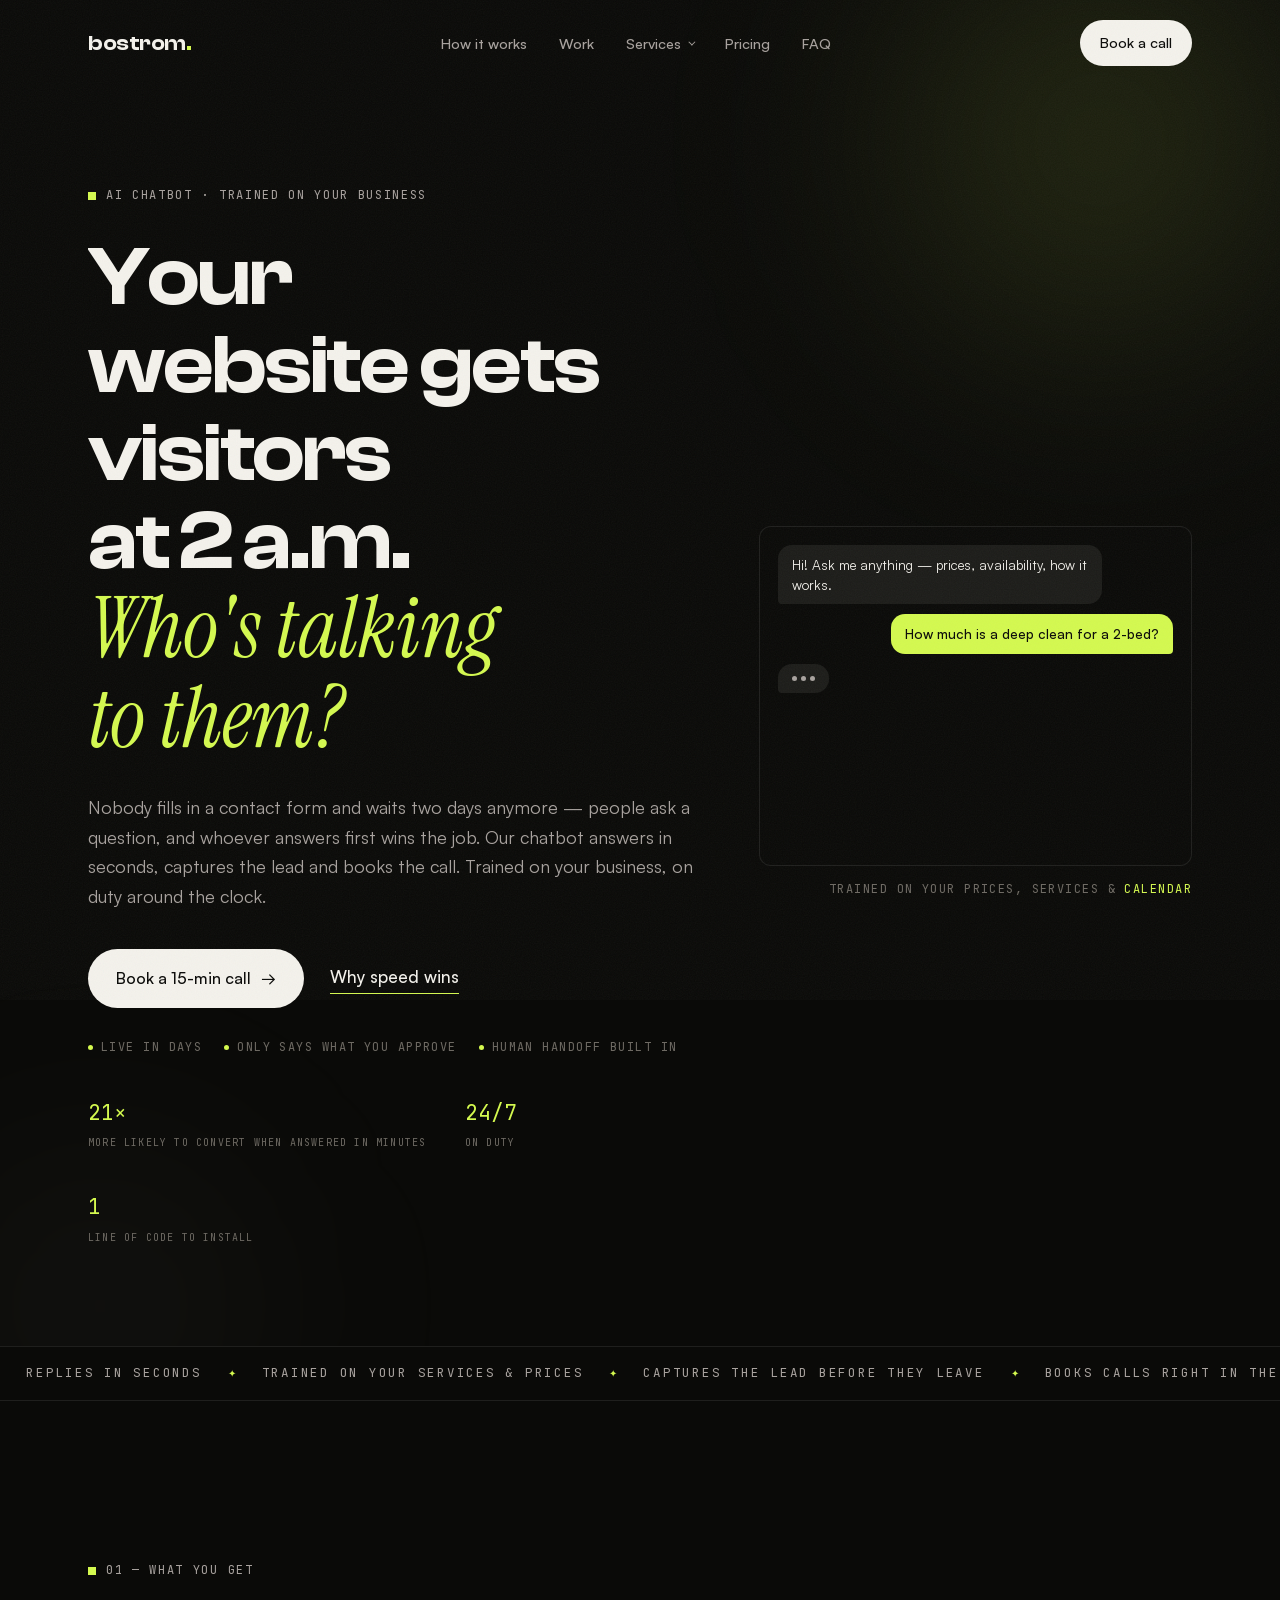
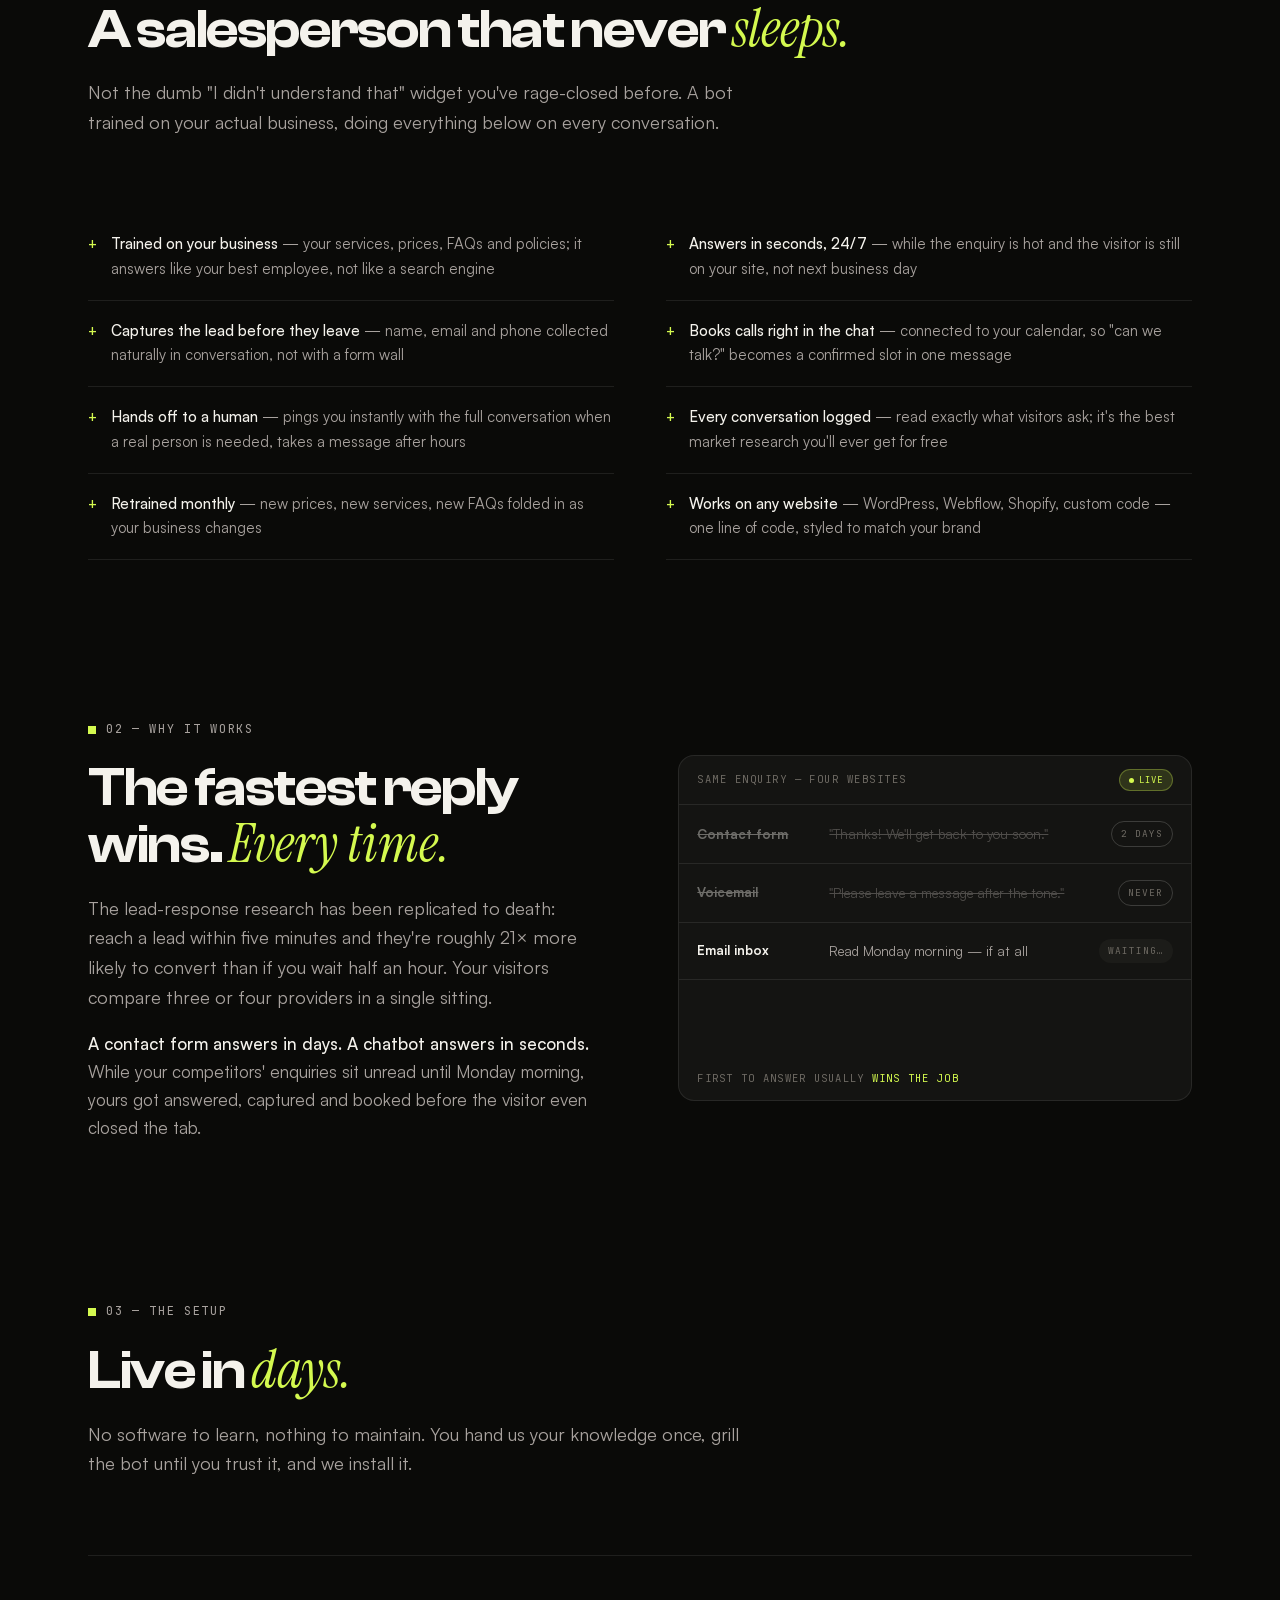
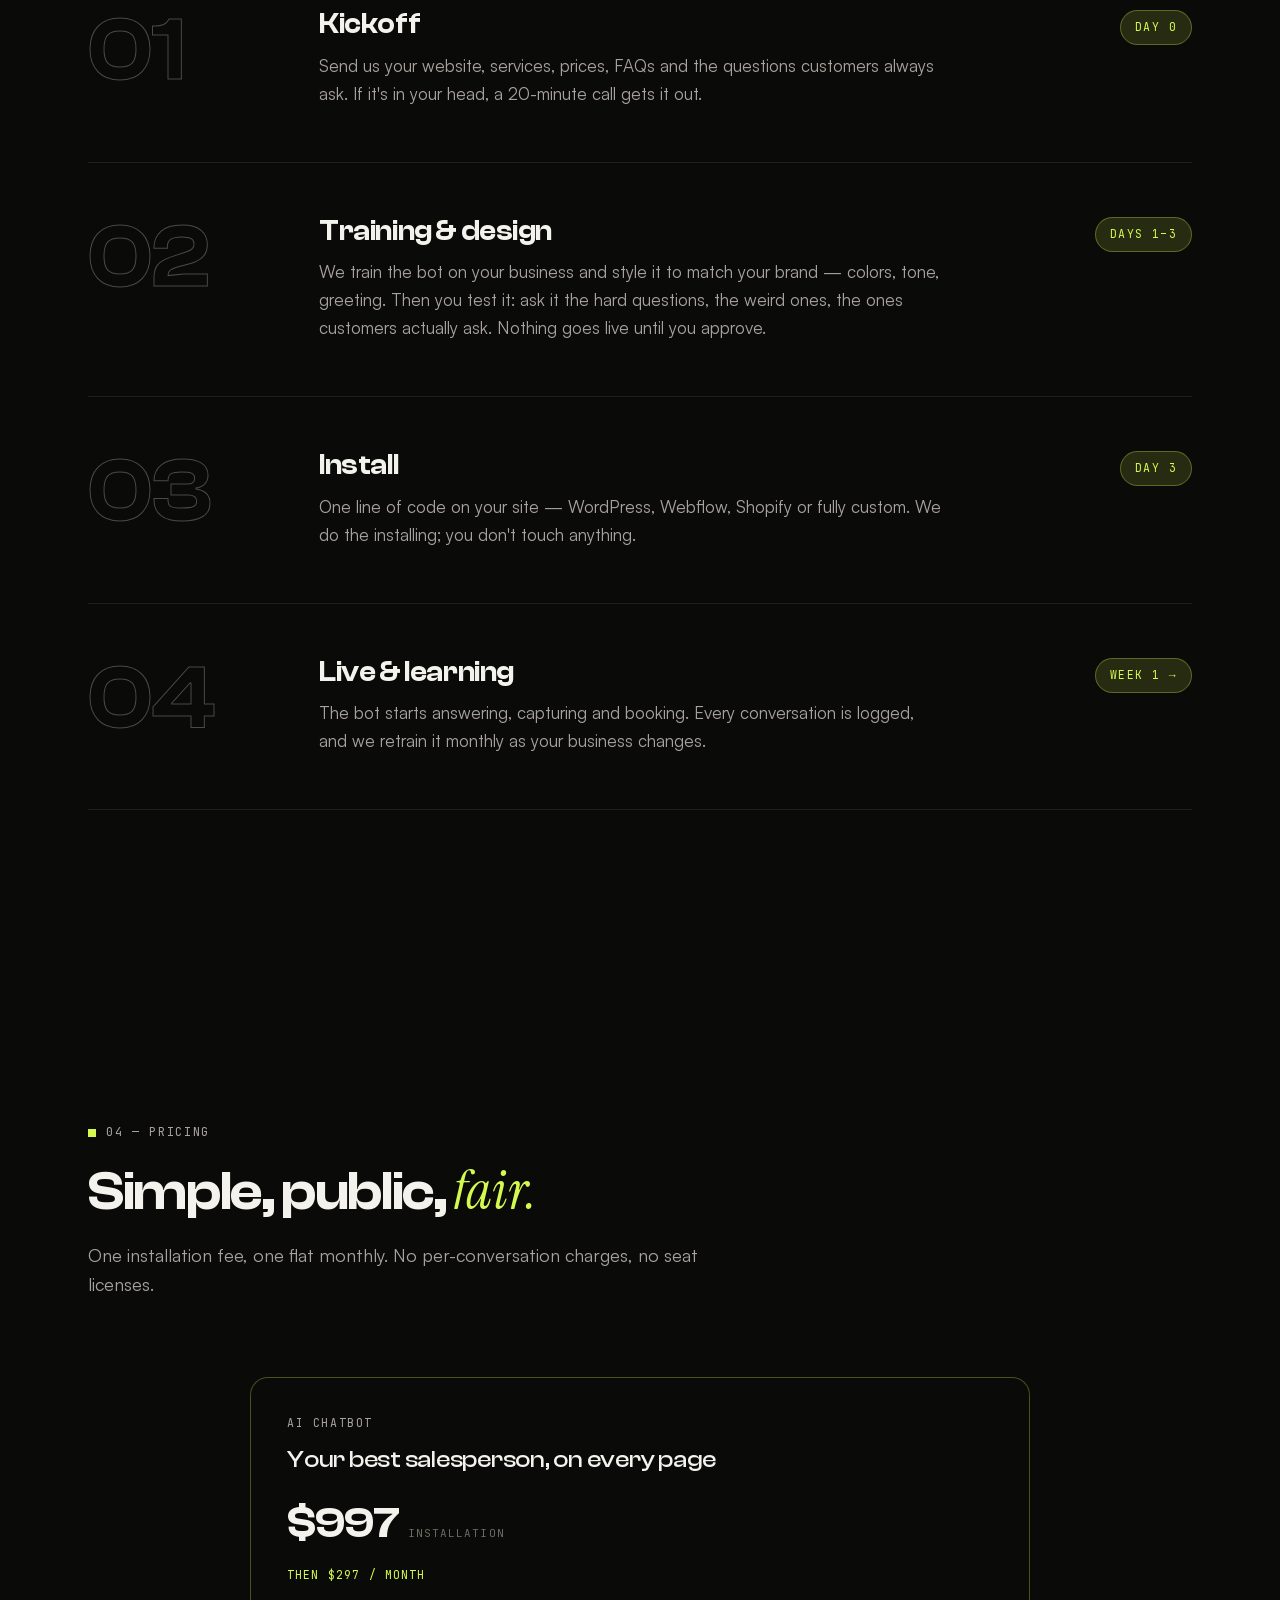
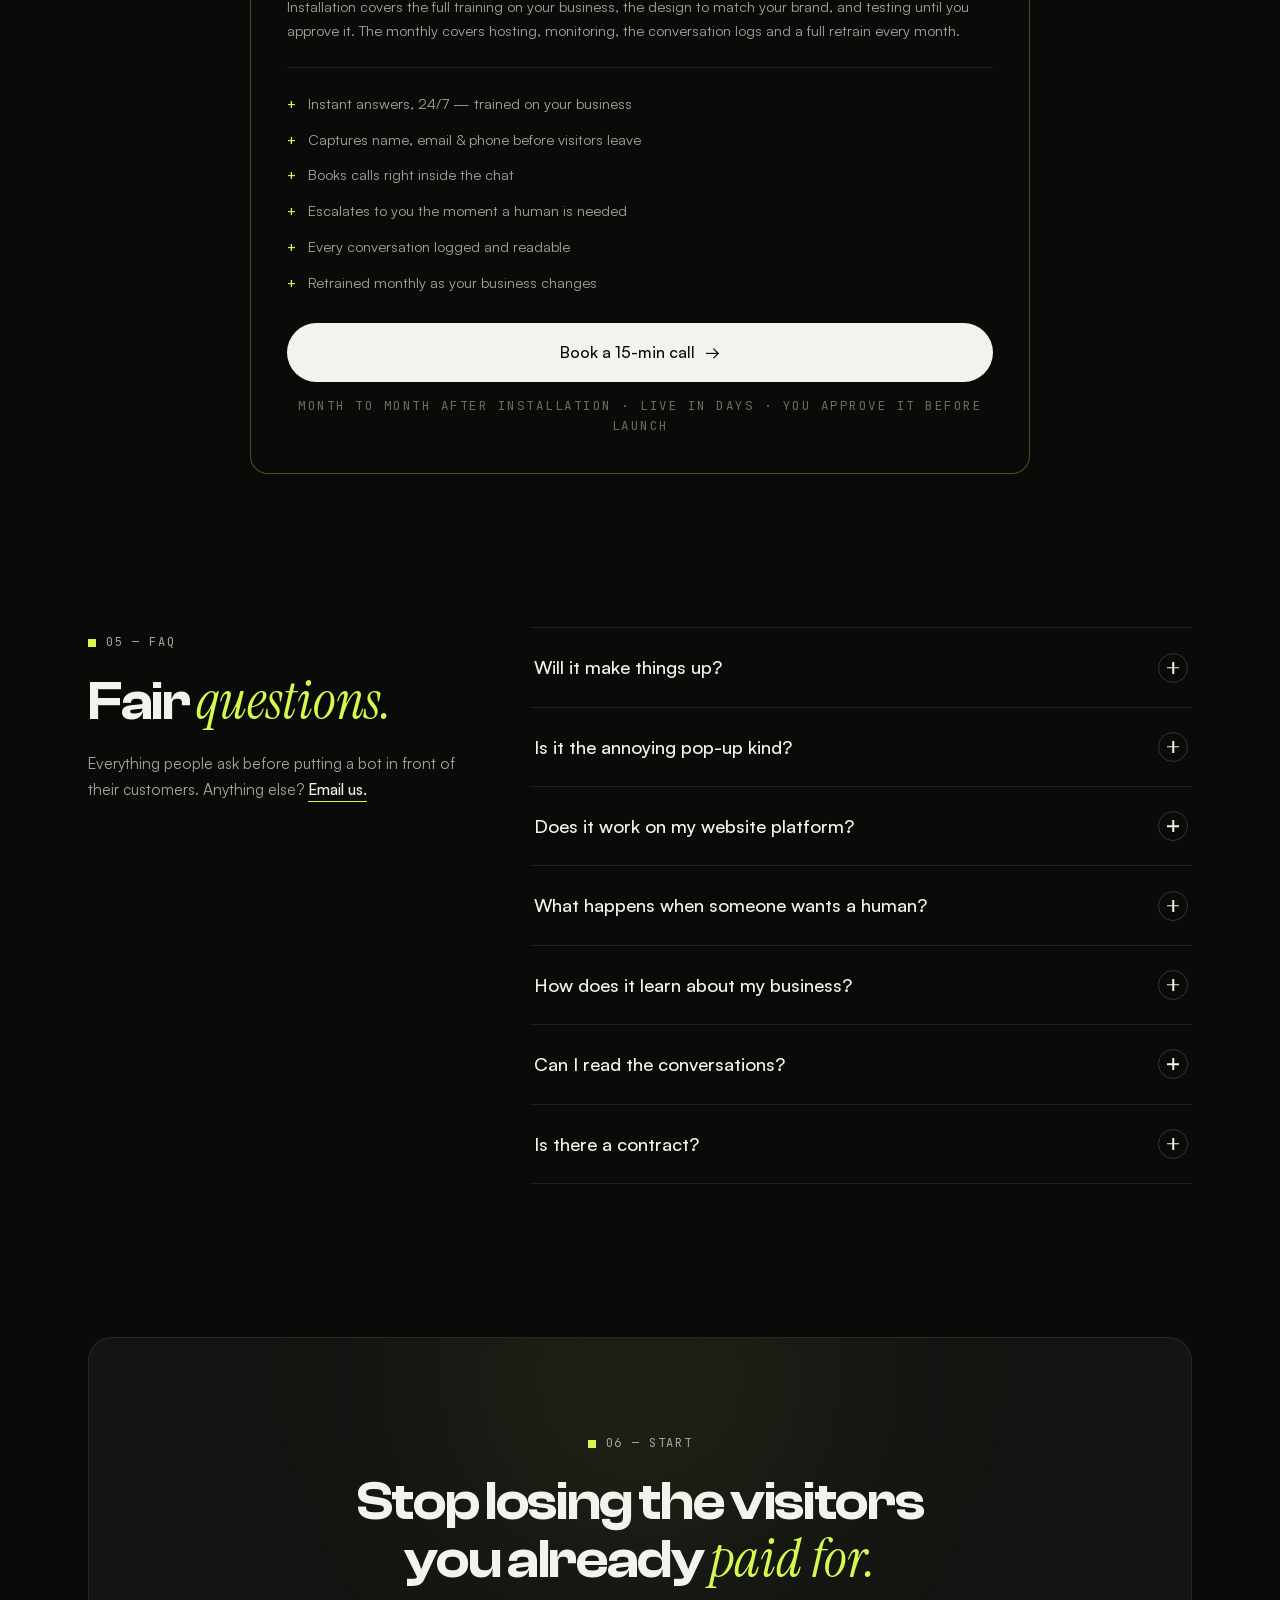
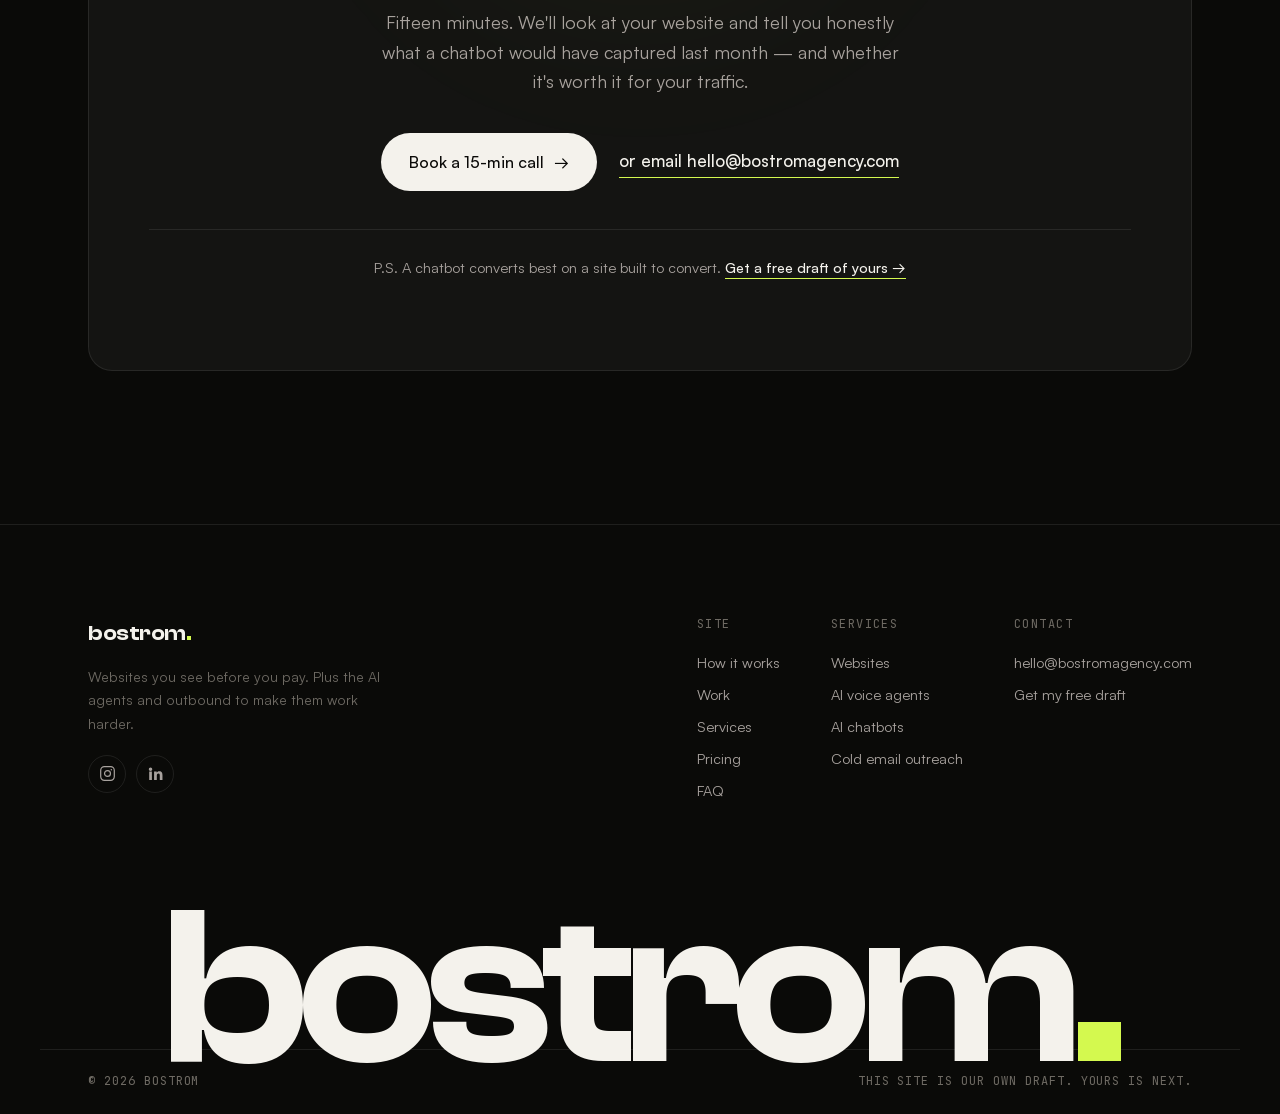
==== commit 1c79015e: "Add Instagram and LinkedIn links to footer Icon links in the footer brand column across all four pag" ====
--- a/chatbots.html
+++ b/chatbots.html
@@ -298,6 +298,14 @@
     <div class="foot-col">
       <a class="wordmark" href="index.html">bostrom<i>.</i></a>
       <p style="color:var(--dim);font-size:14px;margin-top:14px;max-width:30ch">Websites you see before you pay. Plus the AI agents and outbound to make them work harder.</p>
+      <div class="foot-social">
+        <a href="https://www.instagram.com/bostromagency/" target="_blank" rel="noopener" aria-label="Bostrom on Instagram">
+          <svg viewBox="0 0 24 24" fill="none" stroke="currentColor" stroke-width="1.7" stroke-linecap="round" stroke-linejoin="round" aria-hidden="true"><rect x="2.4" y="2.4" width="19.2" height="19.2" rx="5.2"/><circle cx="12" cy="12" r="4.2"/><circle cx="17.4" cy="6.6" r="1.05" fill="currentColor" stroke="none"/></svg>
+        </a>
+        <a href="https://www.linkedin.com/in/ajeo006/" target="_blank" rel="noopener" aria-label="Bostrom on LinkedIn">
+          <svg viewBox="0 0 24 24" fill="currentColor" aria-hidden="true"><path d="M4.98 3.5a2.5 2.5 0 1 1 0 5 2.5 2.5 0 0 1 0-5ZM3.1 9h3.8v12H3.1V9Zm6.9 0h3.64v1.64h.05c.51-.96 1.75-1.98 3.6-1.98 3.85 0 4.56 2.53 4.56 5.83V21h-3.8v-5.85c0-1.4-.03-3.2-1.95-3.2-1.95 0-2.25 1.52-2.25 3.1V21H10V9Z"/></svg>
+        </a>
+      </div>
     </div>
     <div class="foot-links">
       <div class="foot-col">
--- a/styles.css
+++ b/styles.css
@@ -464,6 +464,11 @@
 .foot-links a{display:block;font-size:14.5px;color:var(--muted);text-decoration:none;padding-block:4px;transition:color .2s}
 .foot-links a:hover{color:var(--ink)}
 .foot-col .mono{display:block;margin-bottom:12px}
+.foot-social{display:flex;gap:10px;margin-top:20px}
+.foot-social a{display:grid;place-items:center;width:38px;height:38px;border:1px solid var(--line);border-radius:50%;
+  color:var(--muted);text-decoration:none;transition:color .2s,border-color .2s,background .2s}
+.foot-social a:hover{color:var(--lime);border-color:var(--lime-30);background:var(--lime-14)}
+.foot-social svg{width:17px;height:17px;display:block}
 .giant{display:block;text-align:center;font-family:var(--display);font-weight:600;letter-spacing:-.045em;line-height:.78;
   font-size:clamp(4.5rem,17.5vw,17rem);color:var(--ink);text-decoration:none;transform:translateY(.12em);transition:color .5s var(--e-out)}
 .giant i{font-style:normal;color:var(--lime)}
